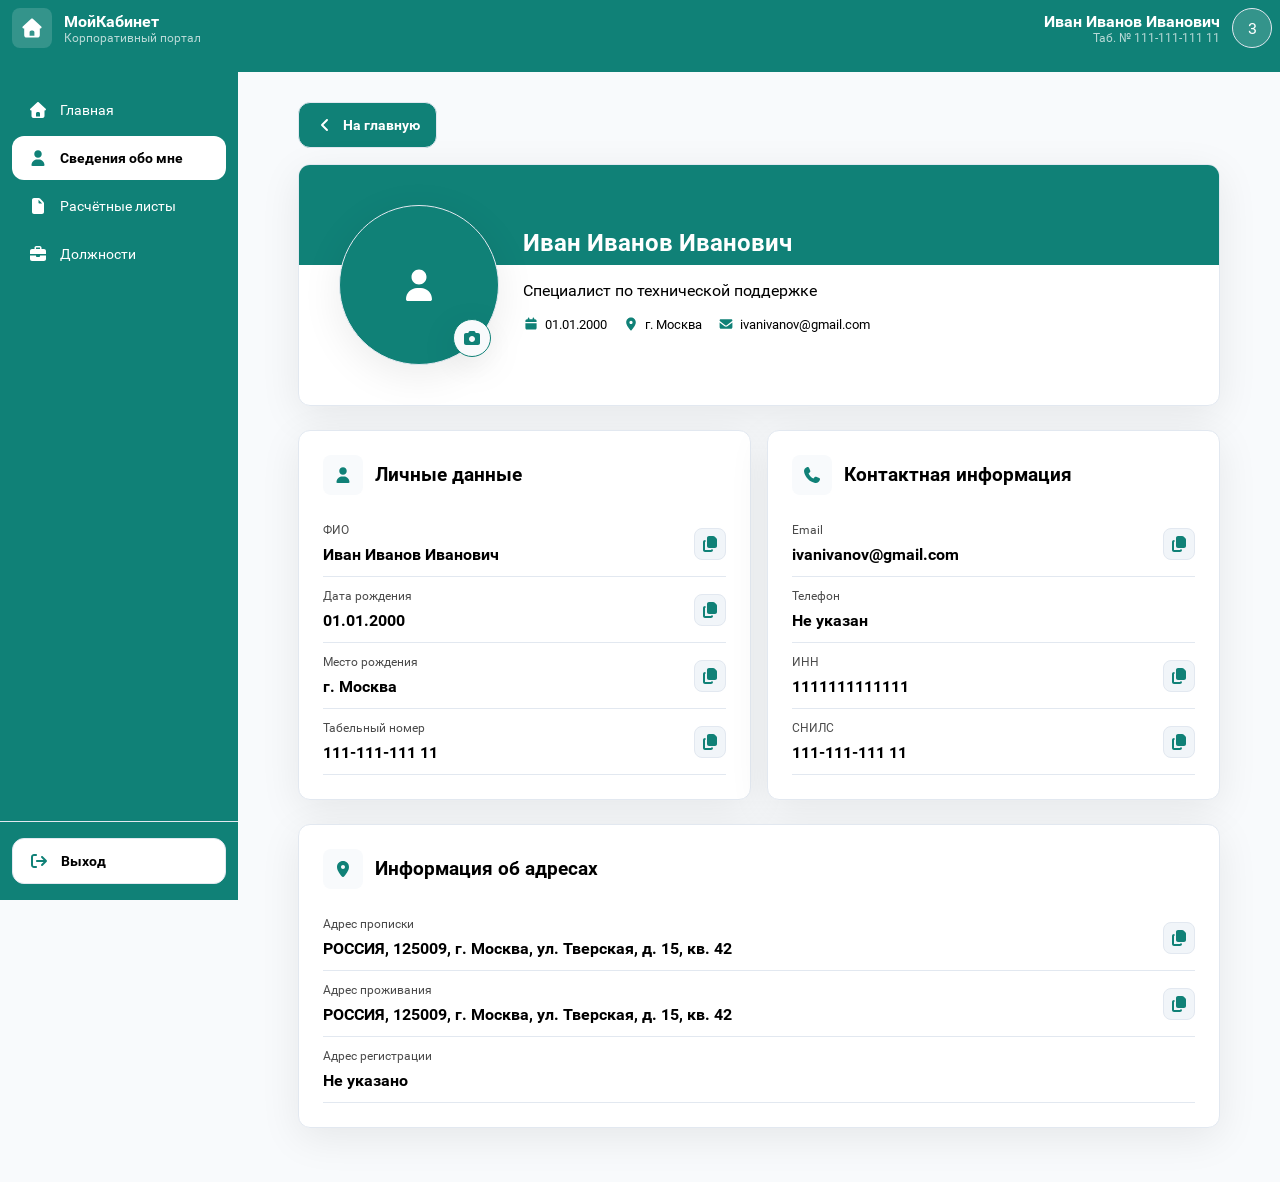
==== my/index.html @ 72a5d487 "b" ====
<!DOCTYPE html><!-- Главная страница --><html lang="en"> <head><meta charset="UTF-8"><meta name="viewport" content="width=device-width"><link rel="icon" type="image/svg+xml" href="/favicon.svg"><link rel="icon" href="/favicon.ico"><meta name="generator" content="Astro v6.3.8"><title>Astro Basics</title><!-- Шрифт важный --><link rel="preload" href="/fonts/Roboto-Regular.woff2" as="font" type="font/woff2" crossorigin="anonymous"><link rel="stylesheet" href="/_astro/user.DQUoCgs-.css">
<style>.header[data-astro-cid-3ef6ksr2]{position:sticky;top:0;z-index:5;height:var(--header-height);background:var(--color-brand)}.header__inner[data-astro-cid-3ef6ksr2]{display:flex;justify-content:space-between;align-items:center;padding-top:var(--space-1)}.header__logo[data-astro-cid-3ef6ksr2]{display:flex;align-items:center;gap:var(--space-3);margin-left:var(--space-3)}.header__logo-box[data-astro-cid-3ef6ksr2]{width:var(--icon-lg);height:var(--icon-lg);background:var(--color-card-muted);border-radius:var(--radius-2)}.header__logo-icon[data-astro-cid-3ef6ksr2]{width:var(--icon);height:var(--icon);color:var(--color-text-inverse);fill:var(--color-text-inverse)}.header__logo-text[data-astro-cid-3ef6ksr2]{color:var(--color-text-inverse)}.header__user[data-astro-cid-3ef6ksr2]{display:flex;align-items:center;gap:var(--space-3);color:var(--color-text-inverse);cursor:pointer;padding:.25rem .5rem .25rem 0;border-radius:var(--radius-3);transition:background var(--transition)}.header__user-info[data-astro-cid-3ef6ksr2]{text-align:right}.header__avatar[data-astro-cid-3ef6ksr2]{width:var(--icon-lg);height:var(--icon-lg);border-radius:50%;border:var(--border);overflow:hidden;background:var(--color-card-muted);flex-shrink:0}.sidebar-toggle[data-astro-cid-3ef6ksr2]{display:none;background:transparent;border:none;cursor:pointer;padding:var(--space-2);border-radius:var(--radius-2);transition:background var(--transition);align-items:center;justify-content:center}.sidebar-toggle[data-astro-cid-3ef6ksr2]:hover{background:var(--color-card-muted)}.sidebar-toggle[data-astro-cid-3ef6ksr2] .icon[data-astro-cid-3ef6ksr2]{fill:var(--color-text-inverse);width:var(--icon-md);height:var(--icon-md)}@media screen and (max-width:1000px){.sidebar-toggle[data-astro-cid-3ef6ksr2]{display:flex}}@media screen and (max-width:600px){.header__inner[data-astro-cid-3ef6ksr2]{padding:var(--space-1) 0}.header__user-info[data-astro-cid-3ef6ksr2]{display:none}.header__inner-left[data-astro-cid-3ef6ksr2]{width:100%}}@media screen and (max-width:400px){.header__user[data-astro-cid-3ef6ksr2]{display:none}.header__inner-left[data-astro-cid-3ef6ksr2]{width:100%;padding-right:var(--space-3)}.header__logo[data-astro-cid-3ef6ksr2]{margin-left:auto}}.sidebar[data-astro-cid-ssfzsv2f]{height:calc(100vh - var(--header-height));width:var(--sidebar-width);background-color:var(--color-brand);position:sticky;top:var(--header-height);z-index:5;overflow-y:auto}.sidebar__nav[data-astro-cid-ssfzsv2f]{flex:1;padding:var(--space-4) var(--space-3);gap:var(--space-1)}.sidebar__item[data-astro-cid-ssfzsv2f]{display:flex;align-items:center;gap:var(--space-3);padding:var(--space-3) var(--space-4);border-radius:var(--radius-3);font-size:.875rem;color:var(--color-text-inverse);transition:color var(--transition),background var(--transition);cursor:pointer;position:relative}.sidebar__item[data-astro-cid-ssfzsv2f]:hover{background:var(--color-card);color:var(--color-text);transition:color var(--transition),background var(--transition)}.sidebar__item[data-astro-cid-ssfzsv2f]:hover svg[data-astro-cid-ssfzsv2f]{fill:var(--color-brand);transition:fill var(--transition)}.sidebar__item[data-astro-cid-ssfzsv2f].active{font-family:var(--family-bold);background:var(--color-card);color:var(--clr-text)}.sidebar__item[data-astro-cid-ssfzsv2f].active svg[data-astro-cid-ssfzsv2f]{fill:var(--color-brand)}.sidebar__bottom[data-astro-cid-ssfzsv2f]{padding:var(--space-4) var(--space-3);border-top:var(--border)}.sidebar__item[data-astro-cid-ssfzsv2f].logout{color:var(--color-text);width:100%;background:var(--color-card)}
.hero-section{padding:40px;gap:var(--space-5);margin-bottom:var(--space-5);animation:fadeUp .4s ease both;animation-delay:.1s;position:relative;overflow:hidden}.hero-section:before{content:"";position:absolute;top:0;left:0;right:0;z-index:-1;height:100px;background:var(--color-brand);pointer-events:none}.hero-avatar-wrapper{position:relative;flex-shrink:0;animation:fadeUp .5s ease both;animation-delay:.2s}.hero-avatar{width:160px;height:160px;border-radius:50%;border:var(--border);box-shadow:var(--shadow-default);overflow:hidden;background:var(--color-brand);font-size:72px}.hero-avatar svg{width:var(--icon-lg);height:var(--icon-lg)}.hero-avatar-edit{position:absolute;bottom:8px;right:8px;width:38px;height:38px;border-radius:50%;border:var(--border-brand);background:var(--color-bg);box-shadow:var(--shadow-default);cursor:pointer}.hero-info{flex:1;min-width:0;padding-top:var(--space-5)}.hero-info-title{color:var(--color-text-inverse)}.hero-meta-item{display:flex;align-items:center;gap:6px;font-size:13px;color:var(--text-secondary)}.hero-meta-item .icon__black{width:16px;height:16px;color:var(--accent)}.copy-btn{width:32px;height:32px;border-radius:8px;display:flex;align-items:center;justify-content:center;color:var(--text-secondary);background:#f1f5f9;border:var(--border);transition:all .2s;flex-shrink:0;cursor:pointer;position:relative}.copy-tooltip{position:absolute;bottom:calc(100% + 6px);left:50%;transform:translate(-50%);background:var(--text-main);color:#fff;font-size:11px;font-weight:600;padding:4px 8px;border-radius:6px;white-space:nowrap;opacity:0;pointer-events:none;transition:opacity .2s}.copy-tooltip.show{opacity:1}@media screen and (max-width:800px){.hero-section{flex-direction:column}.hero-info-title{color:var(--color-text)}.copy-btn{margin-top:var(--space-4)}}
</style></head> <body>  <div class="home"> <header class="header" data-astro-cid-3ef6ksr2> <div class="container" data-astro-cid-3ef6ksr2> <div class="header__inner" data-astro-cid-3ef6ksr2> <div class="header__inner-left flex__row flex__gap flex__align" data-astro-cid-3ef6ksr2> <!-- Кнопка гамбургер (появляется только при ≤1000px) --> <button class="sidebar-toggle" id="sidebarToggle" aria-label="Открыть меню" aria-controls="sidebar" aria-expanded="false" data-astro-cid-3ef6ksr2> <svg viewBox="0 0 640 640" class="icon" data-astro-cid-3ef6ksr2="true"><!--!Font Awesome Free v7.2.0 by @fontawesome - https://fontawesome.com License - https://fontawesome.com/license/free Copyright 2026 Fonticons, Inc.--><path d="M96 160C96 142.3 110.3 128 128 128L512 128C529.7 128 544 142.3 544 160C544 177.7 529.7 192 512 192L128 192C110.3 192 96 177.7 96 160zM96 320C96 302.3 110.3 288 128 288L512 288C529.7 288 544 302.3 544 320C544 337.7 529.7 352 512 352L128 352C110.3 352 96 337.7 96 320zM544 480C544 497.7 529.7 512 512 512L128 512C110.3 512 96 497.7 96 480C96 462.3 110.3 448 128 448L512 448C529.7 448 544 462.3 544 480z" /></svg> </button> <a href="/" class="header__logo" data-astro-cid-3ef6ksr2> <div class="header__logo-box flex__center" data-astro-cid-3ef6ksr2> <svg viewBox="0 0 640 640" class="header__logo-icon" data-astro-cid-3ef6ksr2="true"><!--!Font Awesome Free v7.2.0 by @fontawesome - https://fontawesome.com License - https://fontawesome.com/license/free Copyright 2026 Fonticons, Inc.--><path d="M341.8 72.6C329.5 61.2 310.5 61.2 298.3 72.6L74.3 280.6C64.7 289.6 61.5 303.5 66.3 315.7C71.1 327.9 82.8 336 96 336L112 336L112 512C112 547.3 140.7 576 176 576L464 576C499.3 576 528 547.3 528 512L528 336L544 336C557.2 336 569 327.9 573.8 315.7C578.6 303.5 575.4 289.5 565.8 280.6L341.8 72.6zM304 384L336 384C362.5 384 384 405.5 384 432L384 528L256 528L256 432C256 405.5 277.5 384 304 384z" /></svg> </div> <div class="header__logo-text" data-astro-cid-3ef6ksr2> <div class="name header__logo-title" data-astro-cid-3ef6ksr2>МойКабинет</div> <div class="sub header__logo-text--span" data-astro-cid-3ef6ksr2>Корпоративный портал</div> </div> </a> </div> <div class="header__user" data-astro-cid-3ef6ksr2> <div class="header__user-info" data-astro-cid-3ef6ksr2> <div class="name header__user-name" data-astro-cid-3ef6ksr2>Иван Иванов Иванович</div> <div class="sub header__user-id" data-astro-cid-3ef6ksr2>Таб. № 111-111-111 11</div> </div> <div class="header__avatar flex__center" data-astro-cid-3ef6ksr2>3</div> </div> </div> </div> </header> <div class="main"> <div class="container"> <div class="main__inner"> <aside class="sidebar flex__column" id="sidebar" data-astro-cid-ssfzsv2f> <nav class="sidebar__nav flex__column" data-astro-cid-ssfzsv2f> <a href="/" class="sidebar__item" data-astro-cid-ssfzsv2f><svg viewBox="0 0 640 640" class="icon" data-astro-cid-ssfzsv2f="true"><!--!Font Awesome Free v7.2.0 by @fontawesome - https://fontawesome.com License - https://fontawesome.com/license/free Copyright 2026 Fonticons, Inc.--><path d="M341.8 72.6C329.5 61.2 310.5 61.2 298.3 72.6L74.3 280.6C64.7 289.6 61.5 303.5 66.3 315.7C71.1 327.9 82.8 336 96 336L112 336L112 512C112 547.3 140.7 576 176 576L464 576C499.3 576 528 547.3 528 512L528 336L544 336C557.2 336 569 327.9 573.8 315.7C578.6 303.5 575.4 289.5 565.8 280.6L341.8 72.6zM304 384L336 384C362.5 384 384 405.5 384 432L384 528L256 528L256 432C256 405.5 277.5 384 304 384z" /></svg>Главная</a> <a href="/my" class="sidebar__item active" data-astro-cid-ssfzsv2f><svg viewBox="0 0 640 640" class="icon" data-astro-cid-ssfzsv2f="true"><!--!Font Awesome Free v7.2.0 by @fontawesome - https://fontawesome.com License - https://fontawesome.com/license/free Copyright 2026 Fonticons, Inc.--><path d="M320 312C386.3 312 440 258.3 440 192C440 125.7 386.3 72 320 72C253.7 72 200 125.7 200 192C200 258.3 253.7 312 320 312zM290.3 368C191.8 368 112 447.8 112 546.3C112 562.7 125.3 576 141.7 576L498.3 576C514.7 576 528 562.7 528 546.3C528 447.8 448.2 368 349.7 368L290.3 368z" /></svg>Сведения обо мне</a> <a href="/payslips" class="sidebar__item" data-astro-cid-ssfzsv2f><svg viewBox="0 0 640 640" class="icon" data-astro-cid-ssfzsv2f="true"><!--!Font Awesome Free v7.2.0 by @fontawesome - https://fontawesome.com License - https://fontawesome.com/license/free Copyright 2026 Fonticons, Inc.--><path d="M192 64C156.7 64 128 92.7 128 128L128 512C128 547.3 156.7 576 192 576L448 576C483.3 576 512 547.3 512 512L512 234.5C512 217.5 505.3 201.2 493.3 189.2L386.7 82.7C374.7 70.7 358.5 64 341.5 64L192 64zM453.5 240L360 240C346.7 240 336 229.3 336 216L336 122.5L453.5 240z" /></svg>Расчётные листы</a> <a href="/positions" class="sidebar__item" data-astro-cid-ssfzsv2f><svg viewBox="0 0 640 640" class="icon" data-astro-cid-ssfzsv2f="true"><!--!Font Awesome Free v7.2.0 by @fontawesome - https://fontawesome.com License - https://fontawesome.com/license/free Copyright 2026 Fonticons, Inc.--><path d="M264 112L376 112C380.4 112 384 115.6 384 120L384 160L256 160L256 120C256 115.6 259.6 112 264 112zM208 120L208 160L128 160C92.7 160 64 188.7 64 224L64 320L576 320L576 224C576 188.7 547.3 160 512 160L432 160L432 120C432 89.1 406.9 64 376 64L264 64C233.1 64 208 89.1 208 120zM576 368L384 368L384 384C384 401.7 369.7 416 352 416L288 416C270.3 416 256 401.7 256 384L256 368L64 368L64 480C64 515.3 92.7 544 128 544L512 544C547.3 544 576 515.3 576 480L576 368z" /></svg>Должности</a> </nav> <div class="sidebar__bottom" data-astro-cid-ssfzsv2f> <a href="/logout" class="sidebar__item logout card__btn" data-astro-cid-ssfzsv2f><svg viewBox="0 0 640 640" class="icon__black" data-astro-cid-ssfzsv2f="true"><!--!Font Awesome Pro v7.2.0 by @fontawesome - https://fontawesome.com License - https://fontawesome.com/license (Commercial License) Copyright 2026 Fonticons, Inc.--><path d="M224 160C241.7 160 256 145.7 256 128C256 110.3 241.7 96 224 96L160 96C107 96 64 139 64 192L64 448C64 501 107 544 160 544L224 544C241.7 544 256 529.7 256 512C256 494.3 241.7 480 224 480L160 480C142.3 480 128 465.7 128 448L128 192C128 174.3 142.3 160 160 160L224 160zM566.6 342.6C579.1 330.1 579.1 309.8 566.6 297.3L438.6 169.3C426.1 156.8 405.8 156.8 393.3 169.3C380.8 181.8 380.8 202.1 393.3 214.6L466.7 288L256 288C238.3 288 224 302.3 224 320C224 337.7 238.3 352 256 352L466.7 352L393.3 425.4C380.8 437.9 380.8 458.2 393.3 470.7C405.8 483.2 426.1 483.2 438.6 470.7L566.6 342.7z" /></svg>Выход</a> </div> </aside> <main class="main__hero"> <div class="margin__bottom"> <a href="/" class="card__btn flex__center"><svg viewBox="0 0 640 640" class="icon"><!--!Font Awesome Free v7.2.0 by @fontawesome - https://fontawesome.com License - https://fontawesome.com/license/free Copyright 2026 Fonticons, Inc.--><path d="M201.4 297.4C188.9 309.9 188.9 330.2 201.4 342.7L361.4 502.7C373.9 515.2 394.2 515.2 406.7 502.7C419.2 490.2 419.2 469.9 406.7 457.4L269.3 320L406.6 182.6C419.1 170.1 419.1 149.8 406.6 137.3C394.1 124.8 373.8 124.8 361.3 137.3L201.3 297.3z" /></svg>На главную</a> </div> <!-- Hero --> <section class="hero-section card flex__row"> <div class="hero-avatar-wrapper"> <div class="hero-avatar flex__center"><svg viewBox="0 0 640 640" class="icon"><!--!Font Awesome Free v7.2.0 by @fontawesome - https://fontawesome.com License - https://fontawesome.com/license/free Copyright 2026 Fonticons, Inc.--><path d="M320 312C386.3 312 440 258.3 440 192C440 125.7 386.3 72 320 72C253.7 72 200 125.7 200 192C200 258.3 253.7 312 320 312zM290.3 368C191.8 368 112 447.8 112 546.3C112 562.7 125.3 576 141.7 576L498.3 576C514.7 576 528 562.7 528 546.3C528 447.8 448.2 368 349.7 368L290.3 368z" /></svg></div> <button class="hero-avatar-edit flex__center" title="Сменить аватар"> <svg viewBox="0 0 640 640" class="icon__black"><!--!Font Awesome Free v7.2.0 by @fontawesome - https://fontawesome.com License - https://fontawesome.com/license/free Copyright 2026 Fonticons, Inc.--><path d="M213.1 128.8L202.7 160L128 160C92.7 160 64 188.7 64 224L64 480C64 515.3 92.7 544 128 544L512 544C547.3 544 576 515.3 576 480L576 224C576 188.7 547.3 160 512 160L437.3 160L426.9 128.8C420.4 109.2 402.1 96 381.4 96L258.6 96C237.9 96 219.6 109.2 213.1 128.8zM320 256C373 256 416 299 416 352C416 405 373 448 320 448C267 448 224 405 224 352C224 299 267 256 320 256z" /></svg> </button> </div> <div class="hero-info"> <h1 class="title hero-info-title">Иван Иванов Иванович</h1> <p class="margin__bottom">Специалист по технической поддержке</p> <div class="flex__row flex__gap flex__wrap"> <span class="hero-meta-item"> <svg viewBox="0 0 640 640" class="icon__black"><!--!Font Awesome Free v7.2.0 by @fontawesome - https://fontawesome.com License - https://fontawesome.com/license/free Copyright 2026 Fonticons, Inc.--><path d="M224 64C206.3 64 192 78.3 192 96L192 128L160 128C124.7 128 96 156.7 96 192L96 240L544 240L544 192C544 156.7 515.3 128 480 128L448 128L448 96C448 78.3 433.7 64 416 64C398.3 64 384 78.3 384 96L384 128L256 128L256 96C256 78.3 241.7 64 224 64zM96 288L96 480C96 515.3 124.7 544 160 544L480 544C515.3 544 544 515.3 544 480L544 288L96 288z" /></svg> 01.01.2000 </span> <span class="hero-meta-item"> <svg viewBox="0 0 640 640" class="icon__black"><!--!Font Awesome Free v7.2.0 by @fontawesome - https://fontawesome.com License - https://fontawesome.com/license/free Copyright 2026 Fonticons, Inc.--><path d="M128 252.6C128 148.4 214 64 320 64C426 64 512 148.4 512 252.6C512 371.9 391.8 514.9 341.6 569.4C329.8 582.2 310.1 582.2 298.3 569.4C248.1 514.9 127.9 371.9 127.9 252.6zM320 320C355.3 320 384 291.3 384 256C384 220.7 355.3 192 320 192C284.7 192 256 220.7 256 256C256 291.3 284.7 320 320 320z" /></svg> г. Москва </span> <span class="hero-meta-item"> <svg viewBox="0 0 640 640" class="icon__black"><!--!Font Awesome Free v7.2.0 by @fontawesome - https://fontawesome.com License - https://fontawesome.com/license/free Copyright 2026 Fonticons, Inc.--><path d="M112 128C85.5 128 64 149.5 64 176C64 191.1 71.1 205.3 83.2 214.4L291.2 370.4C308.3 383.2 331.7 383.2 348.8 370.4L556.8 214.4C568.9 205.3 576 191.1 576 176C576 149.5 554.5 128 528 128L112 128zM64 260L64 448C64 483.3 92.7 512 128 512L512 512C547.3 512 576 483.3 576 448L576 260L377.6 408.8C343.5 434.4 296.5 434.4 262.4 408.8L64 260z" /></svg> ivanivanov@gmail.com </span> </div> </div> </section> <!-- Profile Grid --> <div class="cards"> <!-- CARD 1: Личные данные --> <div class="card"> <div class="card__header flex__wrap"> <div class="card__icon flex__center"> <svg viewBox="0 0 640 640" class="icon__black"><!--!Font Awesome Free v7.2.0 by @fontawesome - https://fontawesome.com License - https://fontawesome.com/license/free Copyright 2026 Fonticons, Inc.--><path d="M320 312C386.3 312 440 258.3 440 192C440 125.7 386.3 72 320 72C253.7 72 200 125.7 200 192C200 258.3 253.7 312 320 312zM290.3 368C191.8 368 112 447.8 112 546.3C112 562.7 125.3 576 141.7 576L498.3 576C514.7 576 528 562.7 528 546.3C528 447.8 448.2 368 349.7 368L290.3 368z" /></svg> </div> <h3 class="name">Личные данные</h3> </div>  <div class="card__row flex__between"> <div class="flex__column"> <span class="sub">ФИО</span> <span class="name">Иван Иванов Иванович</span> </div> <button class="copy-btn" data-copy-value="Иван Иванов Иванович" aria-label="Копировать ФИО"> <svg viewBox="0 0 640 640" class="icon__black"><!--!Font Awesome Free v7.2.0 by @fontawesome - https://fontawesome.com License - https://fontawesome.com/license/free Copyright 2026 Fonticons, Inc.--><path d="M288 64C252.7 64 224 92.7 224 128L224 384C224 419.3 252.7 448 288 448L480 448C515.3 448 544 419.3 544 384L544 183.4C544 166 536.9 149.3 524.3 137.2L466.6 81.8C454.7 70.4 438.8 64 422.3 64L288 64zM160 192C124.7 192 96 220.7 96 256L96 512C96 547.3 124.7 576 160 576L352 576C387.3 576 416 547.3 416 512L416 496L352 496L352 512L160 512L160 256L176 256L176 192L160 192z" /></svg> <span class="copy-tooltip">Скопировано!</span> </button> </div><div class="card__row flex__between"> <div class="flex__column"> <span class="sub">Дата рождения</span> <span class="name">01.01.2000</span> </div> <button class="copy-btn" data-copy-value="01.01.2000" aria-label="Копировать Дата рождения"> <svg viewBox="0 0 640 640" class="icon__black"><!--!Font Awesome Free v7.2.0 by @fontawesome - https://fontawesome.com License - https://fontawesome.com/license/free Copyright 2026 Fonticons, Inc.--><path d="M288 64C252.7 64 224 92.7 224 128L224 384C224 419.3 252.7 448 288 448L480 448C515.3 448 544 419.3 544 384L544 183.4C544 166 536.9 149.3 524.3 137.2L466.6 81.8C454.7 70.4 438.8 64 422.3 64L288 64zM160 192C124.7 192 96 220.7 96 256L96 512C96 547.3 124.7 576 160 576L352 576C387.3 576 416 547.3 416 512L416 496L352 496L352 512L160 512L160 256L176 256L176 192L160 192z" /></svg> <span class="copy-tooltip">Скопировано!</span> </button> </div><div class="card__row flex__between"> <div class="flex__column"> <span class="sub">Место рождения</span> <span class="name">г. Москва</span> </div> <button class="copy-btn" data-copy-value="г. Москва" aria-label="Копировать Место рождения"> <svg viewBox="0 0 640 640" class="icon__black"><!--!Font Awesome Free v7.2.0 by @fontawesome - https://fontawesome.com License - https://fontawesome.com/license/free Copyright 2026 Fonticons, Inc.--><path d="M288 64C252.7 64 224 92.7 224 128L224 384C224 419.3 252.7 448 288 448L480 448C515.3 448 544 419.3 544 384L544 183.4C544 166 536.9 149.3 524.3 137.2L466.6 81.8C454.7 70.4 438.8 64 422.3 64L288 64zM160 192C124.7 192 96 220.7 96 256L96 512C96 547.3 124.7 576 160 576L352 576C387.3 576 416 547.3 416 512L416 496L352 496L352 512L160 512L160 256L176 256L176 192L160 192z" /></svg> <span class="copy-tooltip">Скопировано!</span> </button> </div><div class="card__row flex__between"> <div class="flex__column"> <span class="sub">Табельный номер</span> <span class="name">111-111-111 11</span> </div> <button class="copy-btn" data-copy-value="111-111-111 11" aria-label="Копировать Табельный номер"> <svg viewBox="0 0 640 640" class="icon__black"><!--!Font Awesome Free v7.2.0 by @fontawesome - https://fontawesome.com License - https://fontawesome.com/license/free Copyright 2026 Fonticons, Inc.--><path d="M288 64C252.7 64 224 92.7 224 128L224 384C224 419.3 252.7 448 288 448L480 448C515.3 448 544 419.3 544 384L544 183.4C544 166 536.9 149.3 524.3 137.2L466.6 81.8C454.7 70.4 438.8 64 422.3 64L288 64zM160 192C124.7 192 96 220.7 96 256L96 512C96 547.3 124.7 576 160 576L352 576C387.3 576 416 547.3 416 512L416 496L352 496L352 512L160 512L160 256L176 256L176 192L160 192z" /></svg> <span class="copy-tooltip">Скопировано!</span> </button> </div> </div> <!-- CARD 2: Контактная информация --> <div class="card"> <div class="card__header flex__wrap"> <div class="card__icon flex__center"> <svg viewBox="0 0 640 640" class="icon__black"><!--!Font Awesome Free v7.2.0 by @fontawesome - https://fontawesome.com License - https://fontawesome.com/license/free Copyright 2026 Fonticons, Inc.--><path d="M224.2 89C216.3 70.1 195.7 60.1 176.1 65.4L170.6 66.9C106 84.5 50.8 147.1 66.9 223.3C104 398.3 241.7 536 416.7 573.1C493 589.3 555.5 534 573.1 469.4L574.6 463.9C580 444.2 569.9 423.6 551.1 415.8L453.8 375.3C437.3 368.4 418.2 373.2 406.8 387.1L368.2 434.3C297.9 399.4 241.3 341 208.8 269.3L253 233.3C266.9 222 271.6 202.9 264.8 186.3L224.2 89z" /></svg> </div> <h3 class="name">Контактная информация</h3> </div> <div class="card__row flex__between"> <div class="flex__column"> <span class="sub">Email</span> <span class="name">ivanivanov@gmail.com</span> </div> <button class="copy-btn" data-copy-value="ivanivanov@gmail.com" aria-label="Копировать Email"> <svg viewBox="0 0 640 640" class="icon__black"><!--!Font Awesome Free v7.2.0 by @fontawesome - https://fontawesome.com License - https://fontawesome.com/license/free Copyright 2026 Fonticons, Inc.--><path d="M288 64C252.7 64 224 92.7 224 128L224 384C224 419.3 252.7 448 288 448L480 448C515.3 448 544 419.3 544 384L544 183.4C544 166 536.9 149.3 524.3 137.2L466.6 81.8C454.7 70.4 438.8 64 422.3 64L288 64zM160 192C124.7 192 96 220.7 96 256L96 512C96 547.3 124.7 576 160 576L352 576C387.3 576 416 547.3 416 512L416 496L352 496L352 512L160 512L160 256L176 256L176 192L160 192z" /></svg> <span class="copy-tooltip">Скопировано!</span> </button> </div><div class="card__row flex__between"> <div class="flex__column"> <span class="sub">Телефон</span> <span class="name">Не указан</span> </div>  </div><div class="card__row flex__between"> <div class="flex__column"> <span class="sub">ИНН</span> <span class="name">1111111111111</span> </div> <button class="copy-btn" data-copy-value="1111111111111" aria-label="Копировать ИНН"> <svg viewBox="0 0 640 640" class="icon__black"><!--!Font Awesome Free v7.2.0 by @fontawesome - https://fontawesome.com License - https://fontawesome.com/license/free Copyright 2026 Fonticons, Inc.--><path d="M288 64C252.7 64 224 92.7 224 128L224 384C224 419.3 252.7 448 288 448L480 448C515.3 448 544 419.3 544 384L544 183.4C544 166 536.9 149.3 524.3 137.2L466.6 81.8C454.7 70.4 438.8 64 422.3 64L288 64zM160 192C124.7 192 96 220.7 96 256L96 512C96 547.3 124.7 576 160 576L352 576C387.3 576 416 547.3 416 512L416 496L352 496L352 512L160 512L160 256L176 256L176 192L160 192z" /></svg> <span class="copy-tooltip">Скопировано!</span> </button> </div><div class="card__row flex__between"> <div class="flex__column"> <span class="sub">СНИЛС</span> <span class="name">111-111-111 11</span> </div> <button class="copy-btn" data-copy-value="111-111-111 11" aria-label="Копировать СНИЛС"> <svg viewBox="0 0 640 640" class="icon__black"><!--!Font Awesome Free v7.2.0 by @fontawesome - https://fontawesome.com License - https://fontawesome.com/license/free Copyright 2026 Fonticons, Inc.--><path d="M288 64C252.7 64 224 92.7 224 128L224 384C224 419.3 252.7 448 288 448L480 448C515.3 448 544 419.3 544 384L544 183.4C544 166 536.9 149.3 524.3 137.2L466.6 81.8C454.7 70.4 438.8 64 422.3 64L288 64zM160 192C124.7 192 96 220.7 96 256L96 512C96 547.3 124.7 576 160 576L352 576C387.3 576 416 547.3 416 512L416 496L352 496L352 512L160 512L160 256L176 256L176 192L160 192z" /></svg> <span class="copy-tooltip">Скопировано!</span> </button> </div> </div> </div> <!-- Address Section --> <div class="cards"> <!-- CARD 1: Личные данные --> <div class="card"> <div class="card__header flex__wrap"> <div class="card__icon flex__center"> <svg viewBox="0 0 640 640" class="icon__black"><!--!Font Awesome Free v7.2.0 by @fontawesome - https://fontawesome.com License - https://fontawesome.com/license/free Copyright 2026 Fonticons, Inc.--><path d="M128 252.6C128 148.4 214 64 320 64C426 64 512 148.4 512 252.6C512 371.9 391.8 514.9 341.6 569.4C329.8 582.2 310.1 582.2 298.3 569.4C248.1 514.9 127.9 371.9 127.9 252.6zM320 320C355.3 320 384 291.3 384 256C384 220.7 355.3 192 320 192C284.7 192 256 220.7 256 256C256 291.3 284.7 320 320 320z" /></svg> </div> <h3 class="name">Информация об адресах</h3> </div> <div class="card__row flex__between"> <div class="flex__column"> <span class="sub">Адрес прописки</span> <span class="name">РОССИЯ, 125009, г. Москва, ул. Тверская, д. 15, кв. 42</span> </div> <button class="copy-btn" data-copy-value="РОССИЯ, 125009, г. Москва, ул. Тверская, д. 15, кв. 42" aria-label="Копировать Адрес прописки"> <svg viewBox="0 0 640 640" class="icon__black"><!--!Font Awesome Free v7.2.0 by @fontawesome - https://fontawesome.com License - https://fontawesome.com/license/free Copyright 2026 Fonticons, Inc.--><path d="M288 64C252.7 64 224 92.7 224 128L224 384C224 419.3 252.7 448 288 448L480 448C515.3 448 544 419.3 544 384L544 183.4C544 166 536.9 149.3 524.3 137.2L466.6 81.8C454.7 70.4 438.8 64 422.3 64L288 64zM160 192C124.7 192 96 220.7 96 256L96 512C96 547.3 124.7 576 160 576L352 576C387.3 576 416 547.3 416 512L416 496L352 496L352 512L160 512L160 256L176 256L176 192L160 192z" /></svg> <span class="copy-tooltip">Скопировано!</span> </button> </div><div class="card__row flex__between"> <div class="flex__column"> <span class="sub">Адрес проживания</span> <span class="name">РОССИЯ, 125009, г. Москва, ул. Тверская, д. 15, кв. 42</span> </div> <button class="copy-btn" data-copy-value="РОССИЯ, 125009, г. Москва, ул. Тверская, д. 15, кв. 42" aria-label="Копировать Адрес проживания"> <svg viewBox="0 0 640 640" class="icon__black"><!--!Font Awesome Free v7.2.0 by @fontawesome - https://fontawesome.com License - https://fontawesome.com/license/free Copyright 2026 Fonticons, Inc.--><path d="M288 64C252.7 64 224 92.7 224 128L224 384C224 419.3 252.7 448 288 448L480 448C515.3 448 544 419.3 544 384L544 183.4C544 166 536.9 149.3 524.3 137.2L466.6 81.8C454.7 70.4 438.8 64 422.3 64L288 64zM160 192C124.7 192 96 220.7 96 256L96 512C96 547.3 124.7 576 160 576L352 576C387.3 576 416 547.3 416 512L416 496L352 496L352 512L160 512L160 256L176 256L176 192L160 192z" /></svg> <span class="copy-tooltip">Скопировано!</span> </button> </div><div class="card__row flex__between"> <div class="flex__column"> <span class="sub">Адрес регистрации</span> <span class="name">Не указано</span> </div>  </div> </div> </div> </main> </div> </div> </div> </div>   <!-- В конце файла, после </style> --> <script type="module">document.addEventListener("DOMContentLoaded",()=>{const s=document.getElementById("sidebarToggle"),t=document.getElementById("sidebar"),i=document.getElementById("sidebarOverlay");if(!s||!t)return;let e=i;e||(e=document.createElement("div"),e.id="sidebarOverlay",e.className="sidebar-overlay",document.body.appendChild(e));const n=()=>{t.classList.add("sidebar--open"),e.classList.add("sidebar-overlay--visible"),s.setAttribute("aria-expanded","true"),document.body.style.overflow="hidden"},a=()=>{t.classList.remove("sidebar--open"),e.classList.remove("sidebar-overlay--visible"),s.setAttribute("aria-expanded","false"),document.body.style.overflow=""};s.addEventListener("click",d=>{d.stopPropagation(),t.classList.contains("sidebar--open")?a():n()}),e.addEventListener("click",a),document.addEventListener("keydown",d=>{d.key==="Escape"&&t.classList.contains("sidebar--open")&&a()}),t.querySelectorAll("a[href]").forEach(d=>{d.addEventListener("click",()=>{window.innerWidth<=1e3&&a()})})});</script></body></html>
---- _astro/user.DQUoCgs-.css ----
@font-face{font-family:Roboto;src:url(/fonts/Roboto-Regular.woff2) format("woff2");font-weight:400;font-style:normal;font-display:swap}@font-face{font-family:RobotoBold;src:url(/fonts/Roboto-Bold.woff2) format("woff2");font-weight:700;font-style:normal;font-display:swap}@font-face{font-family:RobotoLight;src:url(/fonts/Roboto-Light.woff2) format("woff2");font-weight:300;font-style:normal;font-display:swap}*,*:after,*:before{padding:0;margin:0;box-sizing:border-box}:root{--color-bg: #F8FAFC;--color-card: #fff;--color-card-muted: rgba(255, 255, 255, .15);--color-brand: #108177;--color-danger: #ef4444;--color-danger-muted: #fef3f3;--color-text: #000;--color-text-inverse: #fff;--color-text-muted: #61748A;--color-border: #e2e8f0;--opacity-hover: .7;--space-1: 4px;--space-2: 8px;--space-3: 12px;--space-4: 16px;--space-5: 24px;--radius-1: 4px;--radius-2: 8px;--radius-3: 12px;--radius-4: 16px;--radius-5: 24px;--transition: .2s ease;--border-width: 1px;--border-style: solid;--border: var(--border-width) var(--border-style) var(--color-border);--border-brand: var(--border-width) var(--border-style) var(--color-brand);--header-height: 4.5rem;--icon: 24px;--icon-sm: 20px;--icon-md: 30px;--icon-lg: 40px;--card-width: 350px;--card-width-sm: 200px;--card-width-md: 500px;--padding-main: 30px 60px;--clr-primary: #F8FAFC;--clr-secondary: #fff;--clr-tertiary: #108177;--clr-text-primary: #000;--clr-text-sub: #61748a;--clr-text-white: #fff;--clr-text-black: #000;--clr-input: #F8FAFC;--clr-border: #e2e8f0;--container-width: 1220px;--container-padding-x: 0;--container-padding-y: 0px;--container-margin-x: auto;--container-margin-y: 0;--shadow-default: 0 10px 40px rgba(0, 0, 0, .08);--family: "Roboto", sans-serif;--family-bold: "RobotoBold", sans-serif;--family-light: "RobotoLight", sans-serif;--gap: 8px;--input-height: 54px;--icon-width: 20px;--icon-height: 20px;--border: 1.5008px solid var(--clr-border);--border-radius: var(--radius-sm);--sidebar-width: 300px}html,body{height:100%}html{font-size:16px}body{font-size:1rem;background-color:var(--clr-primary);color:var(--clr-text-primary);font-family:var(--family)}.container{max-width:calc(var(--container-width) + var(--sidebar-width));width:100%;padding:var(--container-padding-y) var(--container-padding-x);margin:var(--container-margin-y) var(--container-margin-x)}.container__left{max-width:calc(var(--container-width) + var(--sidebar-width))}h1{font-size:1.5rem;margin-bottom:8px;font-family:var(--family-bold)}.descr,.input::placeholder{font-family:var(--family-light )}.sub{font-size:.75rem;opacity:.7}.title{margin-bottom:var(--space-5);font-family:var(--family-bold)}.name{font-family:var(--family-bold)}.label{cursor:pointer}.flex,.flex__column,.flex__row,.flex__center,.flex__between,.flex__wrap{display:flex}.flex__align{align-items:center}.flex__wrap{flex-wrap:wrap}.flex__row,.input__wrapper{flex-direction:row}.flex__column{flex-direction:column;gap:var(--gap)}.flex__center{align-items:center;justify-content:center}.flex__between{justify-content:space-between;align-items:center}.flex__gap{gap:var(--space-4)}a{text-decoration:none;color:inherit}.button{background-color:var(--clr-tertiary);color:var(--clr-primary);cursor:pointer;border:none}.input,.button{width:100%;height:var(--input-height);font-family:inherit;font-size:inherit;border:var(--border);border-radius:var(--border-radius)}.input{padding:0 16px 0 48px;background-color:var(--clr-input);color:inherit}.input__wrapper{position:relative;align-items:center}.input__icon{position:absolute;left:1rem;z-index:1;fill:var(--clr-text-sub)}.icon,.icon__black{width:var(--icon-width);height:var(--icon-height);fill:#fff}.icon__black{fill:var(--color-brand)}.icon__md{width:var(--icon-md);height:var(--icon-md)}.icon__lg{width:var(--icon-lg);height:var(--icon-lg)}.cards,.cards__sm,.cards__md{display:grid;grid-template-columns:repeat(auto-fit,minmax(var(--card-width),1fr));gap:var(--space-4);margin-bottom:var(--space-5)}.cards__sm{grid-template-columns:repeat(auto-fit,minmax(var(--card-width-sm),1fr))}.cards__md{grid-template-columns:repeat(auto-fit,minmax(var(--card-width-md),1fr))}.card{background:var(--color-card);border-radius:var(--radius-3);box-shadow:var(--shadow-default);padding:var(--space-5);transition:background var(--transition),color var(--transition);border:var(--border);animation:fadeUp .5s ease both;gap:var(--space-3)}.card__hover:hover{cursor:pointer;background:var(--color-brand);color:var(--color-text-inverse)}.card__icon{width:var(--icon-lg);height:var(--icon-lg);border-radius:var(--radius-2);background-color:var(--color-bg)}.card-value{font-family:var(--family-bold);font-size:13px}.card-sub{font-size:13px;color:var(--text-secondary);margin-top:2px}.card-content{gap:var(--gap)}.card-text{font-size:13px;font-family:var(--family-bold);color:var(--text-main)}.card__btn{width:fit-content;display:inline-flex;align-items:center;gap:var(--space-2);padding:var(--space-3) var(--space-4);border-radius:var(--radius-3);font-size:.875rem;font-family:var(--family-bold);transition:opacity var(--transition);opacity:1;background-color:var(--color-brand);border:var(--border);color:var(--color-text-inverse)}.card__btn:hover{opacity:var(--opacity-hover);cursor:pointer}.card__mark{display:inline-block;margin-left:auto;font-size:12px;font-weight:600;padding:4px 12px;border-radius:20px;background-color:var(--clr-tertiary);color:#fff}.card__row{padding:var(--space-3) 0;border-bottom:var(--border)}.card__header{display:flex;align-items:center;gap:var(--space-3);margin-bottom:var(--space-4)}.hover{opacity:1;transition:var(--transition)}.hover:hover{opacity:var(--opacity-hover);transition:var(--transition)}@keyframes fadeUp{0%{opacity:0;transform:translateY(16px)}to{opacity:1;transform:translateY(0)}}.main__title{margin-bottom:var(--space-5)}.main__inner{position:relative;display:flex}.main__hero{width:100%;padding:var(--padding-main)}.main{min-height:calc(100vh - var(--header-height));margin-left:auto;margin-right:auto}.margin__bottom{margin-bottom:var(--space-4)}.right__text{text-align:right}@media(max-width:1000px){.sidebar-toggle{display:flex;align-items:center;justify-content:center}.flex__wrap{flex-wrap:wrap;align-items:center;justify-content:center;text-align:center}}@media screen and (max-width:800px){:root{--card-width-md: 100%;--card-width: 100%;--padding-main: 30px;--header-height: 60px;--sidebar-width: 100%}.sidebar{position:fixed!important;top:var(--header-height)!important;left:0;height:calc(100vh - var(--header-height))!important;transform:translate(-100%);transition:transform .3s ease;z-index:20;box-shadow:var(--shadow-default)}.sidebar--open{transform:translate(0)!important}.sidebar-overlay{display:none;position:fixed;top:var(--header-height);left:0;width:100%;height:calc(100vh - var(--header-height));background:#0006;z-index:15;opacity:0;transition:opacity .3s ease}.card__mark{margin:0}.card__row{flex-direction:column;text-align:center}.card{justify-content:center;align-items:center;text-align:center}.cards__md{grid-template-columns:repeat(auto-fit,minmax(var(--card-width-md),1fr))}}
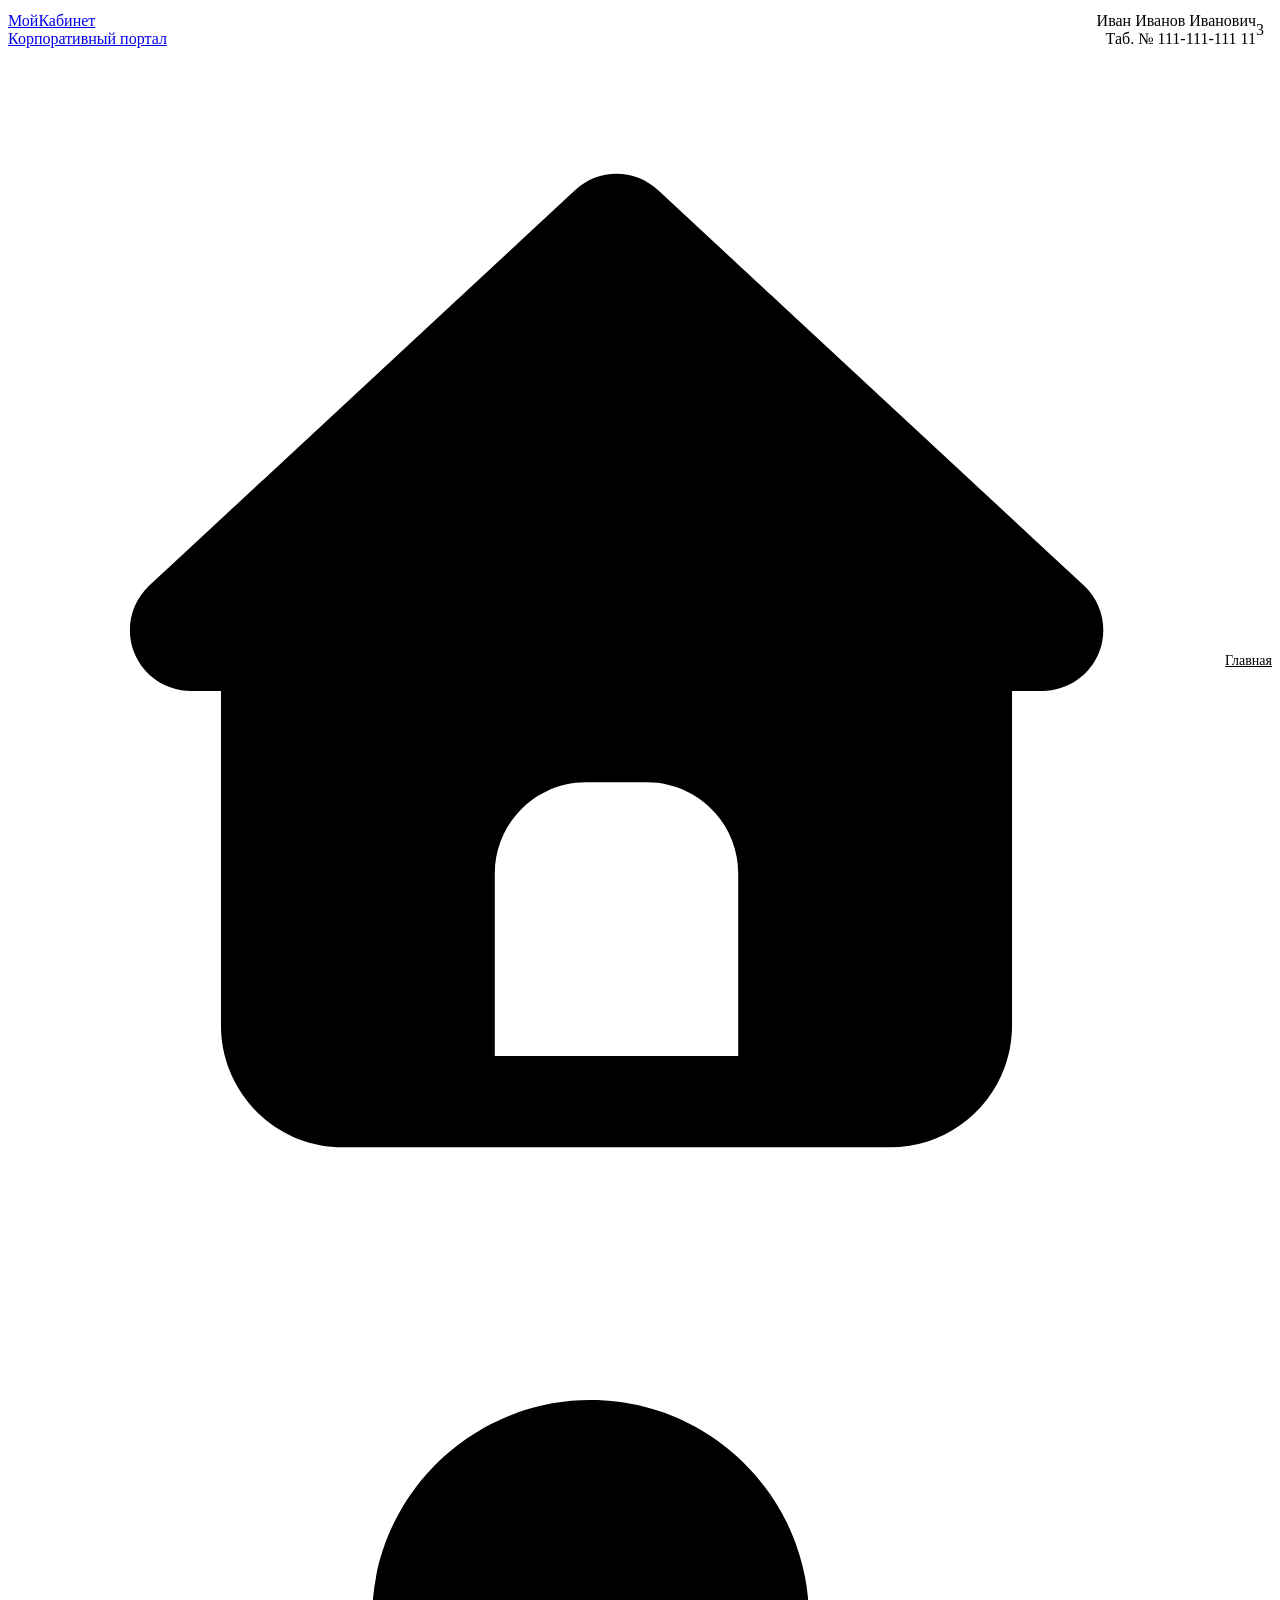
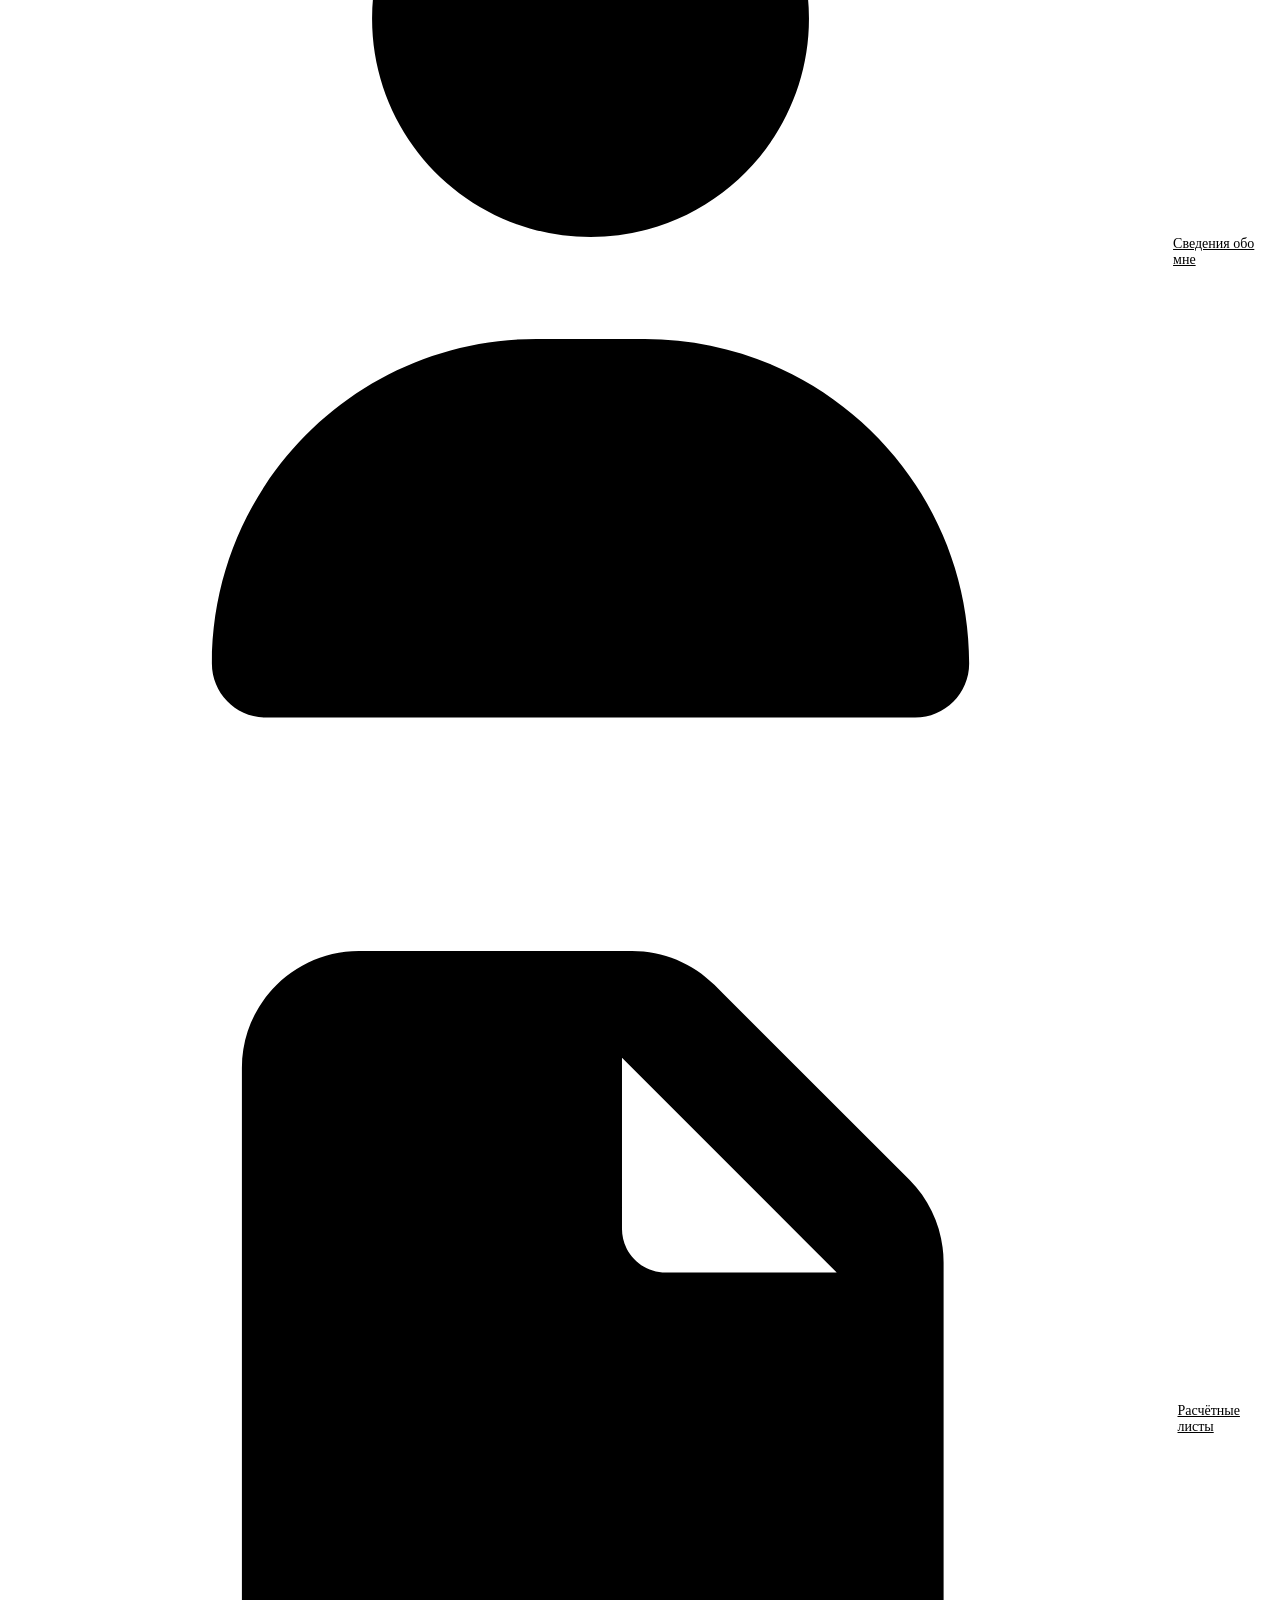
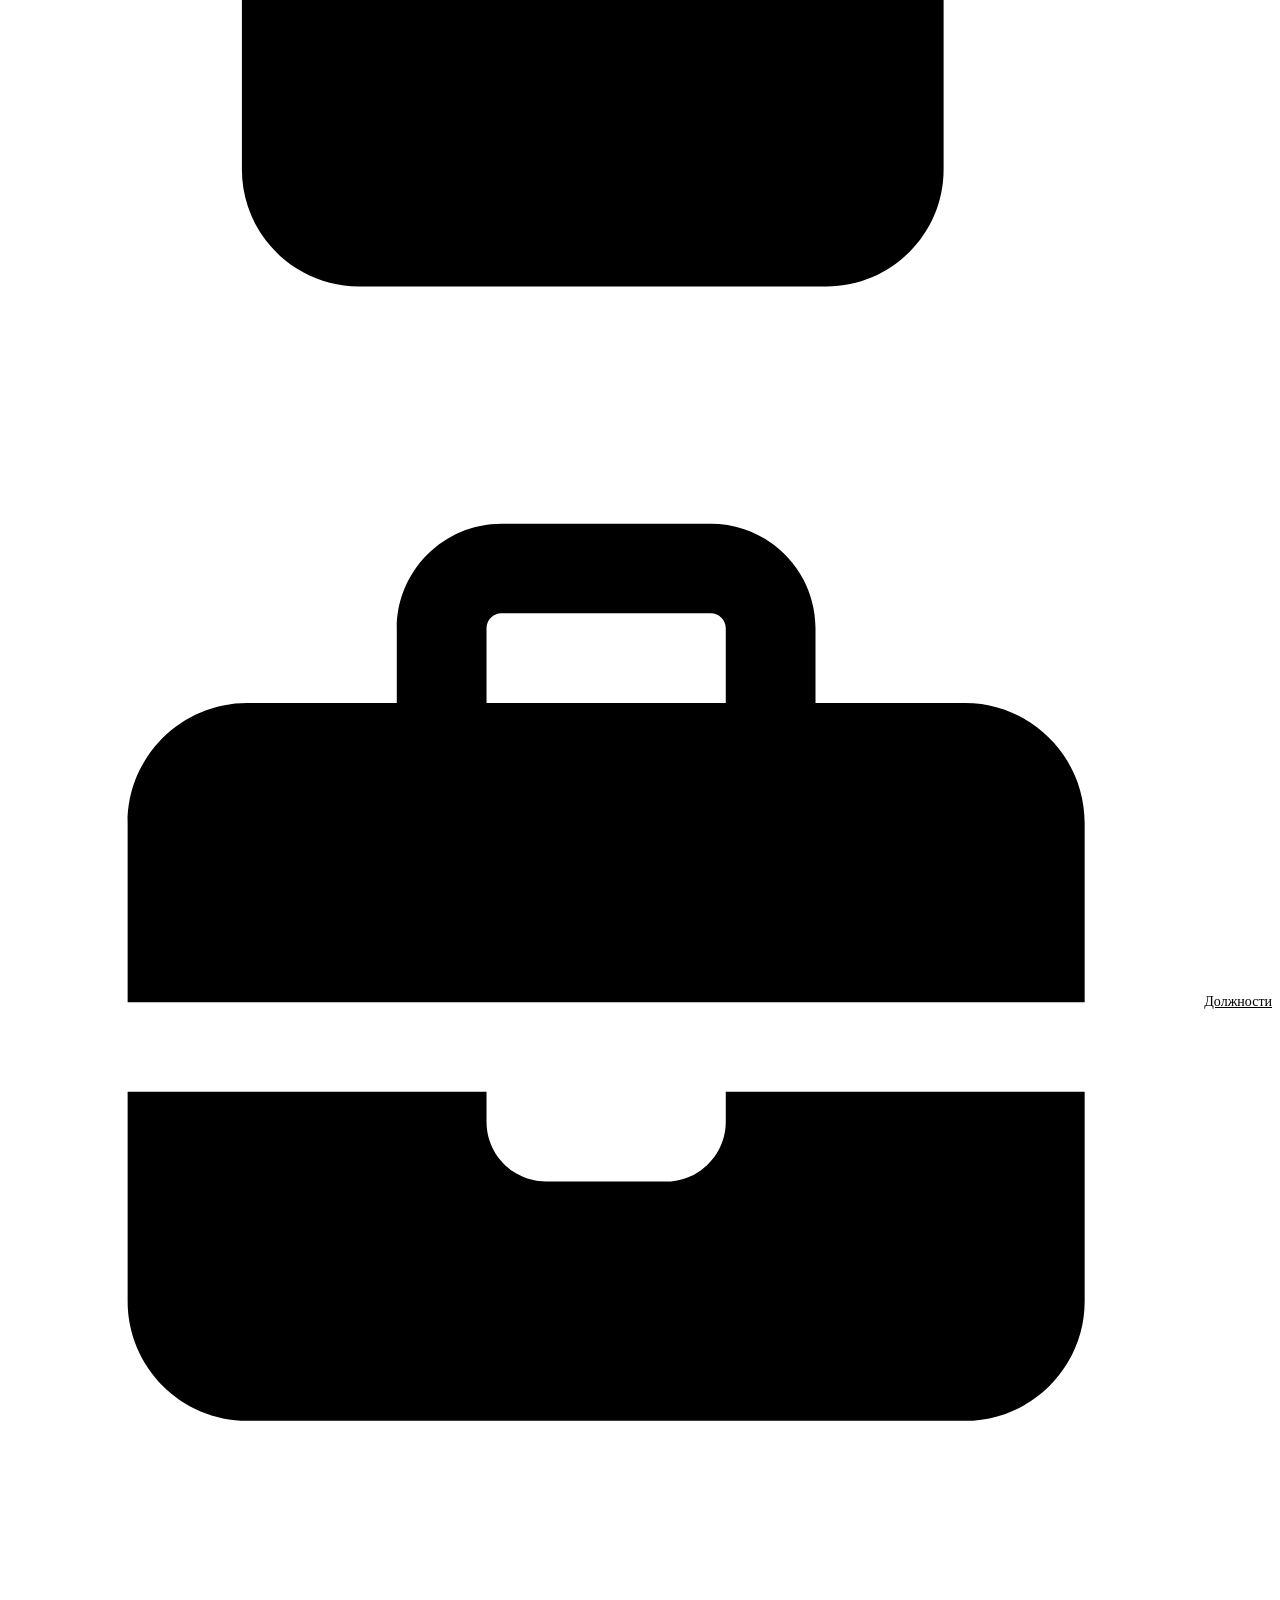
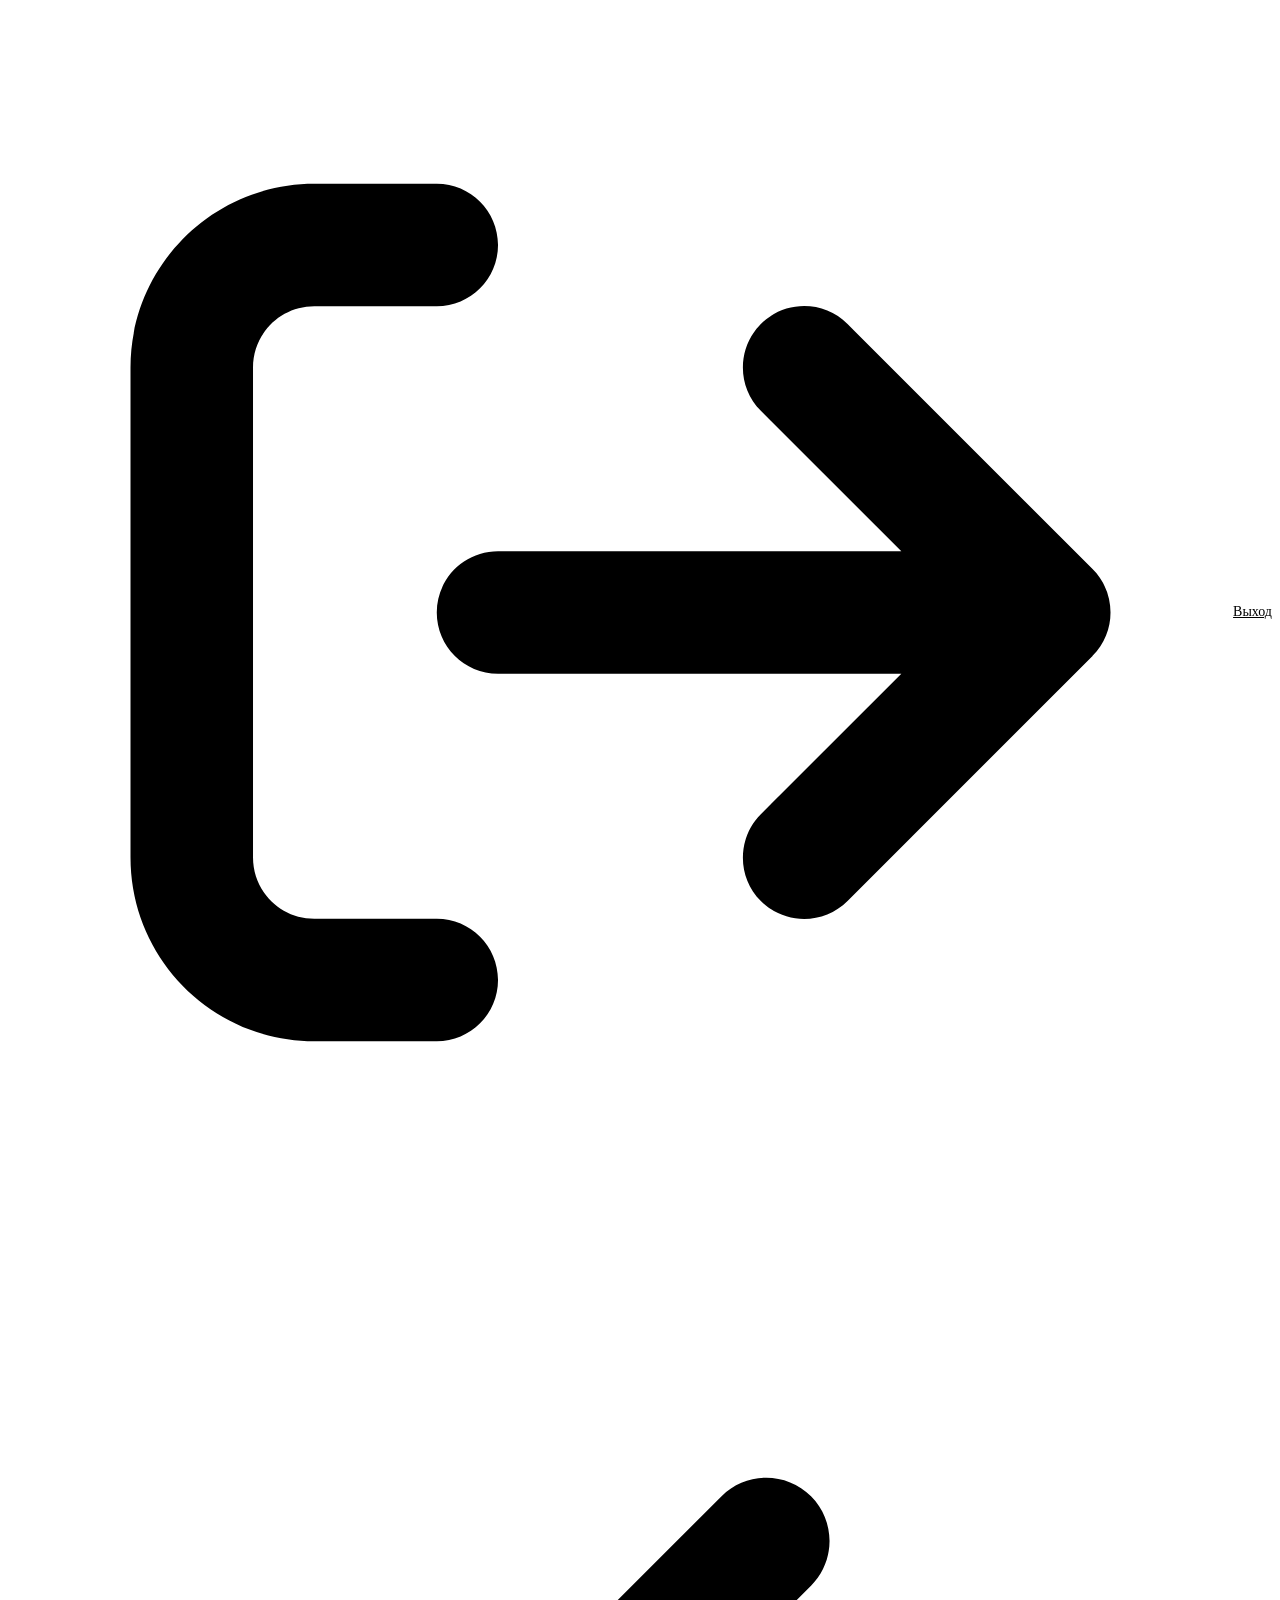
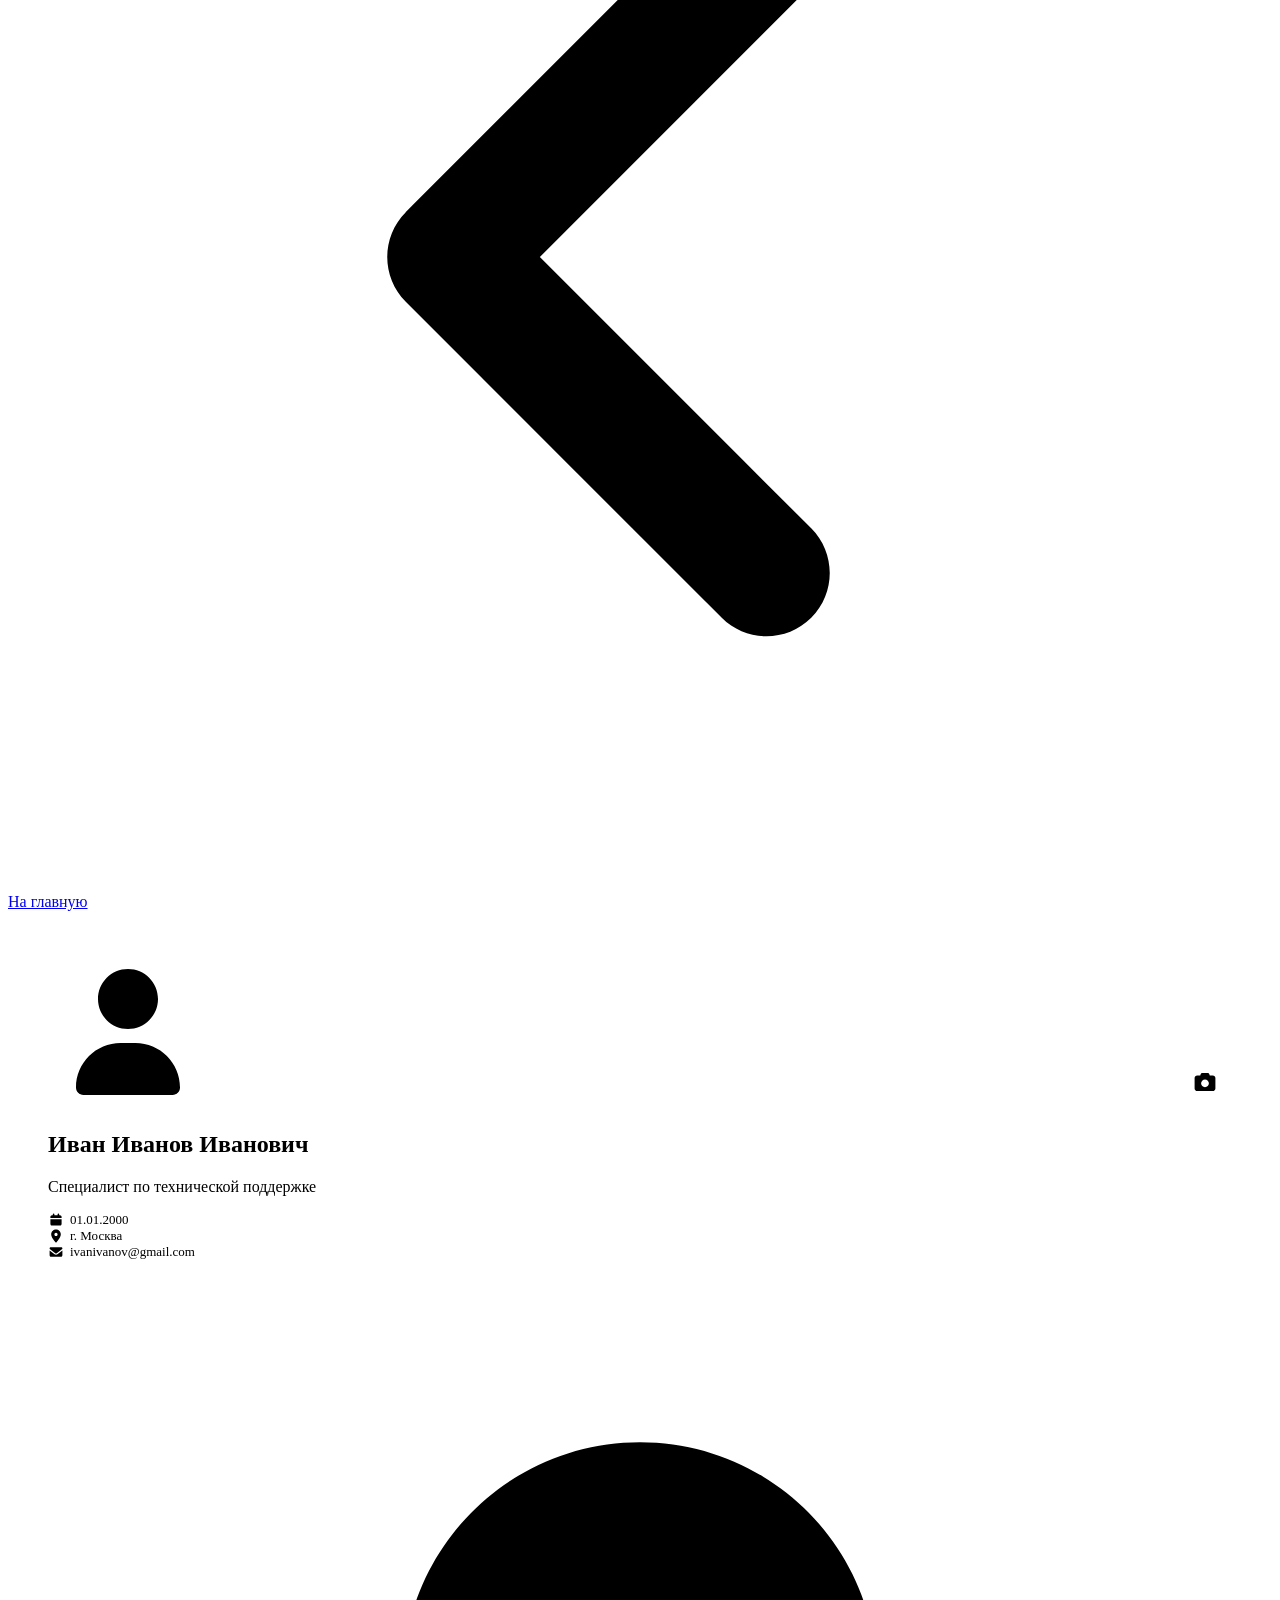
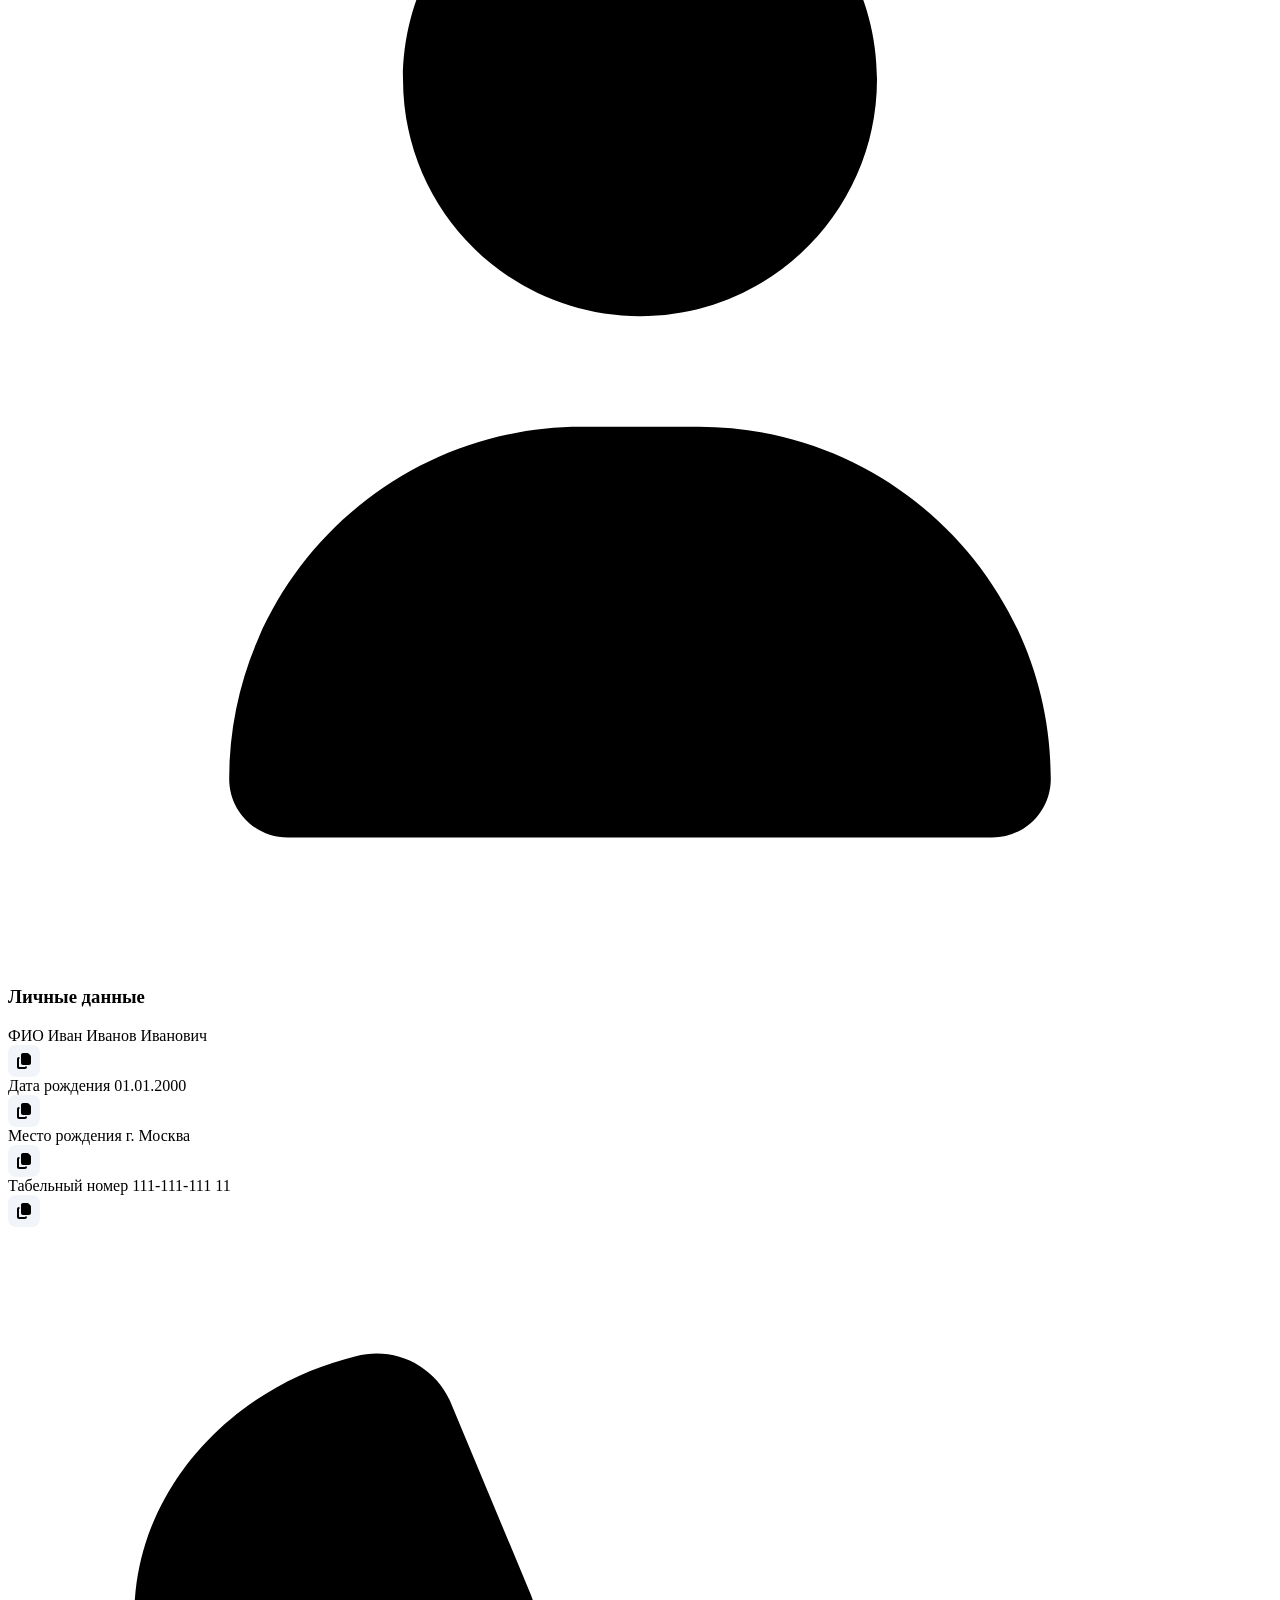
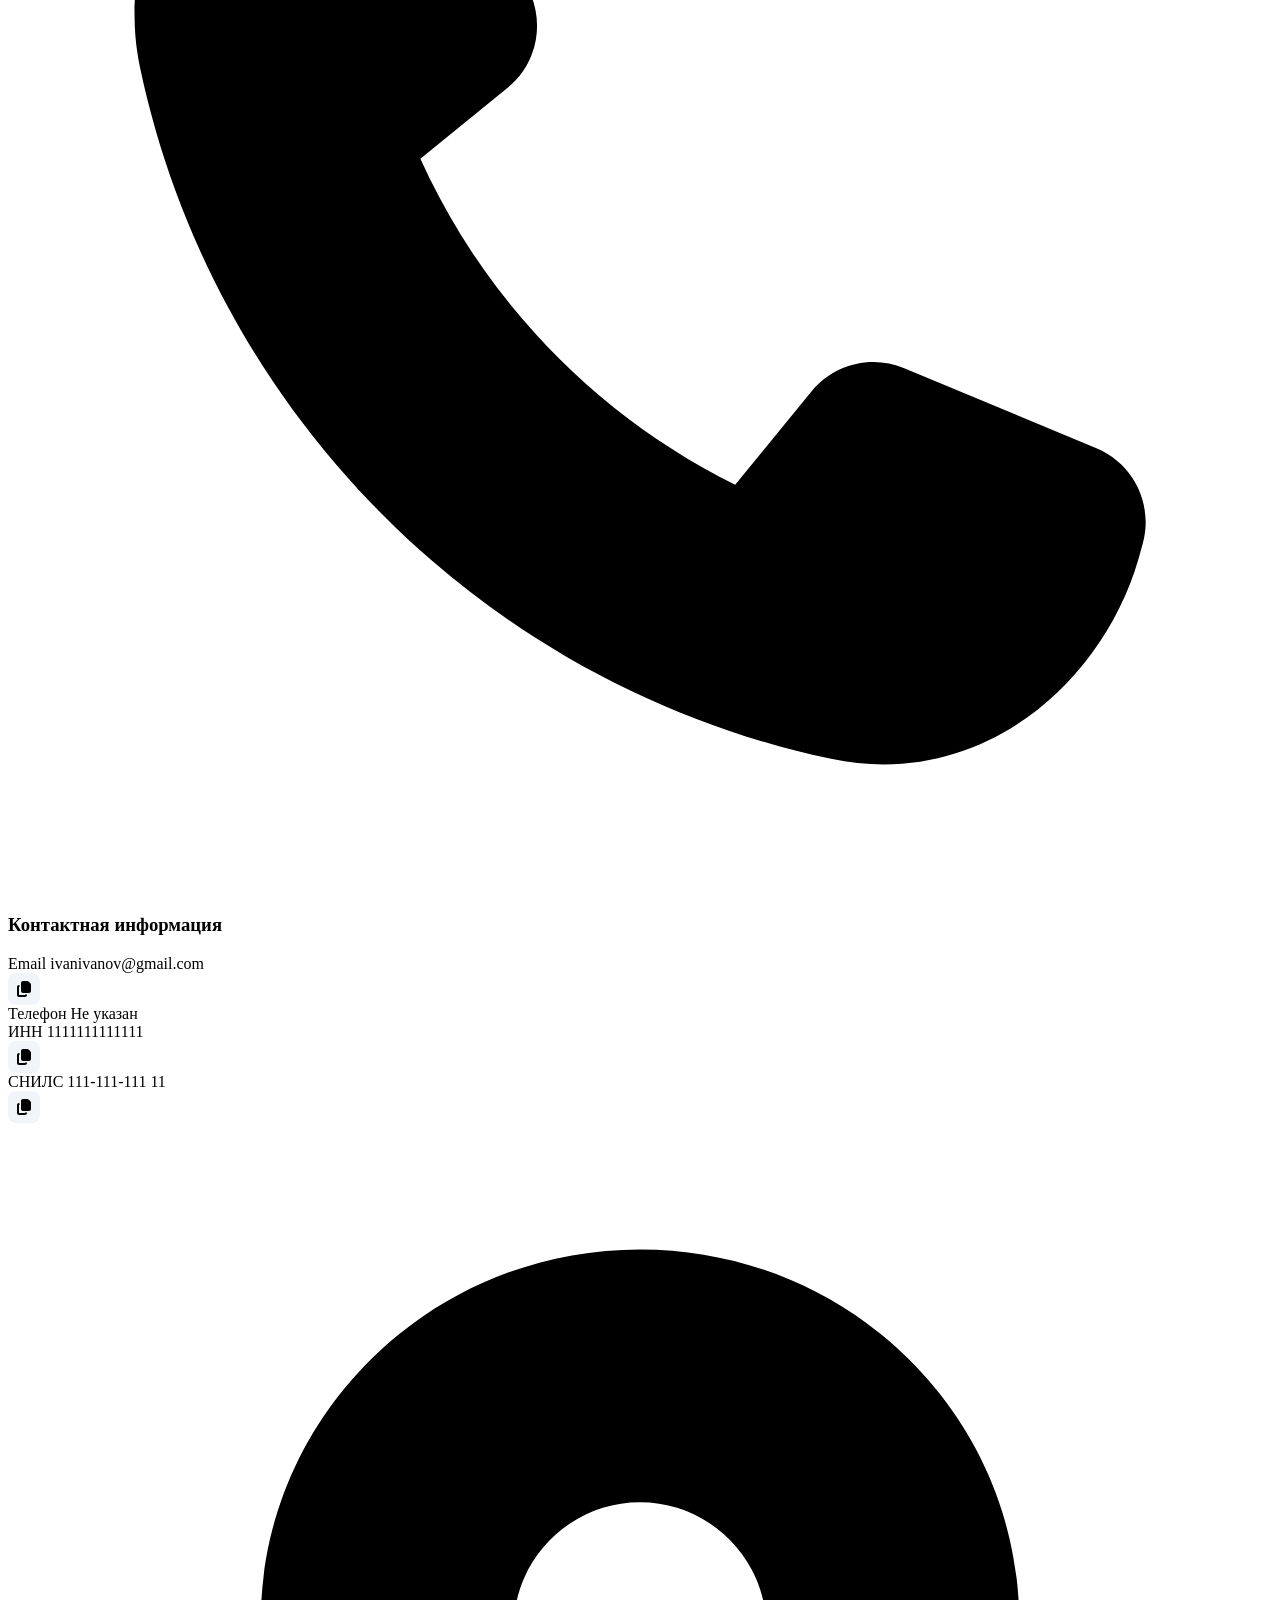
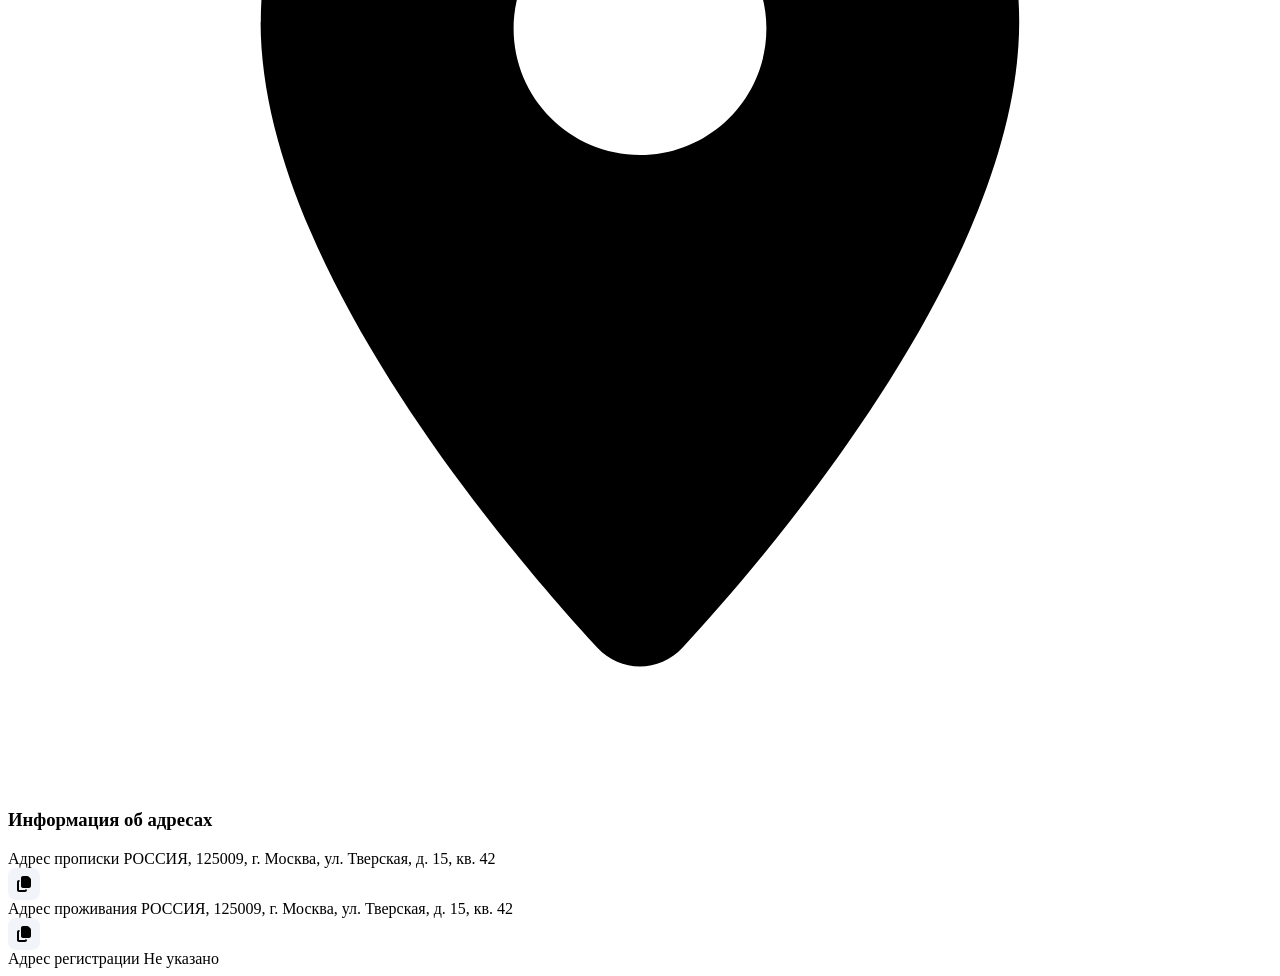
==== commit 077dfd95: "b" ====
--- a/my/index.html
+++ b/my/index.html
@@ -1,4 +1,4 @@
-<!DOCTYPE html><!-- Главная страница --><html lang="en"> <head><meta charset="UTF-8"><meta name="viewport" content="width=device-width"><link rel="icon" type="image/svg+xml" href="/favicon.svg"><link rel="icon" href="/favicon.ico"><meta name="generator" content="Astro v6.3.8"><title>Astro Basics</title><!-- Шрифт важный --><link rel="preload" href="/fonts/Roboto-Regular.woff2" as="font" type="font/woff2" crossorigin="anonymous"><link rel="stylesheet" href="/_astro/user.DQUoCgs-.css">
+<!DOCTYPE html><!-- Главная страница --><html lang="en"> <head><meta charset="UTF-8"><meta name="viewport" content="width=device-width"><link rel="icon" type="image/svg+xml" href="/favicon.svg"><link rel="icon" href="/favicon.ico"><meta name="generator" content="Astro v6.3.8"><title>Astro Basics</title><!-- Шрифт важный --><link rel="preload" href="/fonts/Roboto-Regular.woff2" as="font" type="font/woff2" crossorigin="anonymous"><link rel="stylesheet" href="/g/_astro/user.B0kfYYEm.css">
 <style>.header[data-astro-cid-3ef6ksr2]{position:sticky;top:0;z-index:5;height:var(--header-height);background:var(--color-brand)}.header__inner[data-astro-cid-3ef6ksr2]{display:flex;justify-content:space-between;align-items:center;padding-top:var(--space-1)}.header__logo[data-astro-cid-3ef6ksr2]{display:flex;align-items:center;gap:var(--space-3);margin-left:var(--space-3)}.header__logo-box[data-astro-cid-3ef6ksr2]{width:var(--icon-lg);height:var(--icon-lg);background:var(--color-card-muted);border-radius:var(--radius-2)}.header__logo-icon[data-astro-cid-3ef6ksr2]{width:var(--icon);height:var(--icon);color:var(--color-text-inverse);fill:var(--color-text-inverse)}.header__logo-text[data-astro-cid-3ef6ksr2]{color:var(--color-text-inverse)}.header__user[data-astro-cid-3ef6ksr2]{display:flex;align-items:center;gap:var(--space-3);color:var(--color-text-inverse);cursor:pointer;padding:.25rem .5rem .25rem 0;border-radius:var(--radius-3);transition:background var(--transition)}.header__user-info[data-astro-cid-3ef6ksr2]{text-align:right}.header__avatar[data-astro-cid-3ef6ksr2]{width:var(--icon-lg);height:var(--icon-lg);border-radius:50%;border:var(--border);overflow:hidden;background:var(--color-card-muted);flex-shrink:0}.sidebar-toggle[data-astro-cid-3ef6ksr2]{display:none;background:transparent;border:none;cursor:pointer;padding:var(--space-2);border-radius:var(--radius-2);transition:background var(--transition);align-items:center;justify-content:center}.sidebar-toggle[data-astro-cid-3ef6ksr2]:hover{background:var(--color-card-muted)}.sidebar-toggle[data-astro-cid-3ef6ksr2] .icon[data-astro-cid-3ef6ksr2]{fill:var(--color-text-inverse);width:var(--icon-md);height:var(--icon-md)}@media screen and (max-width:1000px){.sidebar-toggle[data-astro-cid-3ef6ksr2]{display:flex}}@media screen and (max-width:600px){.header__inner[data-astro-cid-3ef6ksr2]{padding:var(--space-1) 0}.header__user-info[data-astro-cid-3ef6ksr2]{display:none}.header__inner-left[data-astro-cid-3ef6ksr2]{width:100%}}@media screen and (max-width:400px){.header__user[data-astro-cid-3ef6ksr2]{display:none}.header__inner-left[data-astro-cid-3ef6ksr2]{width:100%;padding-right:var(--space-3)}.header__logo[data-astro-cid-3ef6ksr2]{margin-left:auto}}.sidebar[data-astro-cid-ssfzsv2f]{height:calc(100vh - var(--header-height));width:var(--sidebar-width);background-color:var(--color-brand);position:sticky;top:var(--header-height);z-index:5;overflow-y:auto}.sidebar__nav[data-astro-cid-ssfzsv2f]{flex:1;padding:var(--space-4) var(--space-3);gap:var(--space-1)}.sidebar__item[data-astro-cid-ssfzsv2f]{display:flex;align-items:center;gap:var(--space-3);padding:var(--space-3) var(--space-4);border-radius:var(--radius-3);font-size:.875rem;color:var(--color-text-inverse);transition:color var(--transition),background var(--transition);cursor:pointer;position:relative}.sidebar__item[data-astro-cid-ssfzsv2f]:hover{background:var(--color-card);color:var(--color-text);transition:color var(--transition),background var(--transition)}.sidebar__item[data-astro-cid-ssfzsv2f]:hover svg[data-astro-cid-ssfzsv2f]{fill:var(--color-brand);transition:fill var(--transition)}.sidebar__item[data-astro-cid-ssfzsv2f].active{font-family:var(--family-bold);background:var(--color-card);color:var(--clr-text)}.sidebar__item[data-astro-cid-ssfzsv2f].active svg[data-astro-cid-ssfzsv2f]{fill:var(--color-brand)}.sidebar__bottom[data-astro-cid-ssfzsv2f]{padding:var(--space-4) var(--space-3);border-top:var(--border)}.sidebar__item[data-astro-cid-ssfzsv2f].logout{color:var(--color-text);width:100%;background:var(--color-card)}
 .hero-section{padding:40px;gap:var(--space-5);margin-bottom:var(--space-5);animation:fadeUp .4s ease both;animation-delay:.1s;position:relative;overflow:hidden}.hero-section:before{content:"";position:absolute;top:0;left:0;right:0;z-index:-1;height:100px;background:var(--color-brand);pointer-events:none}.hero-avatar-wrapper{position:relative;flex-shrink:0;animation:fadeUp .5s ease both;animation-delay:.2s}.hero-avatar{width:160px;height:160px;border-radius:50%;border:var(--border);box-shadow:var(--shadow-default);overflow:hidden;background:var(--color-brand);font-size:72px}.hero-avatar svg{width:var(--icon-lg);height:var(--icon-lg)}.hero-avatar-edit{position:absolute;bottom:8px;right:8px;width:38px;height:38px;border-radius:50%;border:var(--border-brand);background:var(--color-bg);box-shadow:var(--shadow-default);cursor:pointer}.hero-info{flex:1;min-width:0;padding-top:var(--space-5)}.hero-info-title{color:var(--color-text-inverse)}.hero-meta-item{display:flex;align-items:center;gap:6px;font-size:13px;color:var(--text-secondary)}.hero-meta-item .icon__black{width:16px;height:16px;color:var(--accent)}.copy-btn{width:32px;height:32px;border-radius:8px;display:flex;align-items:center;justify-content:center;color:var(--text-secondary);background:#f1f5f9;border:var(--border);transition:all .2s;flex-shrink:0;cursor:pointer;position:relative}.copy-tooltip{position:absolute;bottom:calc(100% + 6px);left:50%;transform:translate(-50%);background:var(--text-main);color:#fff;font-size:11px;font-weight:600;padding:4px 8px;border-radius:6px;white-space:nowrap;opacity:0;pointer-events:none;transition:opacity .2s}.copy-tooltip.show{opacity:1}@media screen and (max-width:800px){.hero-section{flex-direction:column}.hero-info-title{color:var(--color-text)}.copy-btn{margin-top:var(--space-4)}}
 </style></head> <body>  <div class="home"> <header class="header" data-astro-cid-3ef6ksr2> <div class="container" data-astro-cid-3ef6ksr2> <div class="header__inner" data-astro-cid-3ef6ksr2> <div class="header__inner-left flex__row flex__gap flex__align" data-astro-cid-3ef6ksr2> <!-- Кнопка гамбургер (появляется только при ≤1000px) --> <button class="sidebar-toggle" id="sidebarToggle" aria-label="Открыть меню" aria-controls="sidebar" aria-expanded="false" data-astro-cid-3ef6ksr2> <svg viewBox="0 0 640 640" class="icon" data-astro-cid-3ef6ksr2="true"><!--!Font Awesome Free v7.2.0 by @fontawesome - https://fontawesome.com License - https://fontawesome.com/license/free Copyright 2026 Fonticons, Inc.--><path d="M96 160C96 142.3 110.3 128 128 128L512 128C529.7 128 544 142.3 544 160C544 177.7 529.7 192 512 192L128 192C110.3 192 96 177.7 96 160zM96 320C96 302.3 110.3 288 128 288L512 288C529.7 288 544 302.3 544 320C544 337.7 529.7 352 512 352L128 352C110.3 352 96 337.7 96 320zM544 480C544 497.7 529.7 512 512 512L128 512C110.3 512 96 497.7 96 480C96 462.3 110.3 448 128 448L512 448C529.7 448 544 462.3 544 480z" /></svg> </button> <a href="/" class="header__logo" data-astro-cid-3ef6ksr2> <div class="header__logo-box flex__center" data-astro-cid-3ef6ksr2> <svg viewBox="0 0 640 640" class="header__logo-icon" data-astro-cid-3ef6ksr2="true"><!--!Font Awesome Free v7.2.0 by @fontawesome - https://fontawesome.com License - https://fontawesome.com/license/free Copyright 2026 Fonticons, Inc.--><path d="M341.8 72.6C329.5 61.2 310.5 61.2 298.3 72.6L74.3 280.6C64.7 289.6 61.5 303.5 66.3 315.7C71.1 327.9 82.8 336 96 336L112 336L112 512C112 547.3 140.7 576 176 576L464 576C499.3 576 528 547.3 528 512L528 336L544 336C557.2 336 569 327.9 573.8 315.7C578.6 303.5 575.4 289.5 565.8 280.6L341.8 72.6zM304 384L336 384C362.5 384 384 405.5 384 432L384 528L256 528L256 432C256 405.5 277.5 384 304 384z" /></svg> </div> <div class="header__logo-text" data-astro-cid-3ef6ksr2> <div class="name header__logo-title" data-astro-cid-3ef6ksr2>МойКабинет</div> <div class="sub header__logo-text--span" data-astro-cid-3ef6ksr2>Корпоративный портал</div> </div> </a> </div> <div class="header__user" data-astro-cid-3ef6ksr2> <div class="header__user-info" data-astro-cid-3ef6ksr2> <div class="name header__user-name" data-astro-cid-3ef6ksr2>Иван Иванов Иванович</div> <div class="sub header__user-id" data-astro-cid-3ef6ksr2>Таб. № 111-111-111 11</div> </div> <div class="header__avatar flex__center" data-astro-cid-3ef6ksr2>3</div> </div> </div> </div> </header> <div class="main"> <div class="container"> <div class="main__inner"> <aside class="sidebar flex__column" id="sidebar" data-astro-cid-ssfzsv2f> <nav class="sidebar__nav flex__column" data-astro-cid-ssfzsv2f> <a href="/" class="sidebar__item" data-astro-cid-ssfzsv2f><svg viewBox="0 0 640 640" class="icon" data-astro-cid-ssfzsv2f="true"><!--!Font Awesome Free v7.2.0 by @fontawesome - https://fontawesome.com License - https://fontawesome.com/license/free Copyright 2026 Fonticons, Inc.--><path d="M341.8 72.6C329.5 61.2 310.5 61.2 298.3 72.6L74.3 280.6C64.7 289.6 61.5 303.5 66.3 315.7C71.1 327.9 82.8 336 96 336L112 336L112 512C112 547.3 140.7 576 176 576L464 576C499.3 576 528 547.3 528 512L528 336L544 336C557.2 336 569 327.9 573.8 315.7C578.6 303.5 575.4 289.5 565.8 280.6L341.8 72.6zM304 384L336 384C362.5 384 384 405.5 384 432L384 528L256 528L256 432C256 405.5 277.5 384 304 384z" /></svg>Главная</a> <a href="/my" class="sidebar__item active" data-astro-cid-ssfzsv2f><svg viewBox="0 0 640 640" class="icon" data-astro-cid-ssfzsv2f="true"><!--!Font Awesome Free v7.2.0 by @fontawesome - https://fontawesome.com License - https://fontawesome.com/license/free Copyright 2026 Fonticons, Inc.--><path d="M320 312C386.3 312 440 258.3 440 192C440 125.7 386.3 72 320 72C253.7 72 200 125.7 200 192C200 258.3 253.7 312 320 312zM290.3 368C191.8 368 112 447.8 112 546.3C112 562.7 125.3 576 141.7 576L498.3 576C514.7 576 528 562.7 528 546.3C528 447.8 448.2 368 349.7 368L290.3 368z" /></svg>Сведения обо мне</a> <a href="/payslips" class="sidebar__item" data-astro-cid-ssfzsv2f><svg viewBox="0 0 640 640" class="icon" data-astro-cid-ssfzsv2f="true"><!--!Font Awesome Free v7.2.0 by @fontawesome - https://fontawesome.com License - https://fontawesome.com/license/free Copyright 2026 Fonticons, Inc.--><path d="M192 64C156.7 64 128 92.7 128 128L128 512C128 547.3 156.7 576 192 576L448 576C483.3 576 512 547.3 512 512L512 234.5C512 217.5 505.3 201.2 493.3 189.2L386.7 82.7C374.7 70.7 358.5 64 341.5 64L192 64zM453.5 240L360 240C346.7 240 336 229.3 336 216L336 122.5L453.5 240z" /></svg>Расчётные листы</a> <a href="/positions" class="sidebar__item" data-astro-cid-ssfzsv2f><svg viewBox="0 0 640 640" class="icon" data-astro-cid-ssfzsv2f="true"><!--!Font Awesome Free v7.2.0 by @fontawesome - https://fontawesome.com License - https://fontawesome.com/license/free Copyright 2026 Fonticons, Inc.--><path d="M264 112L376 112C380.4 112 384 115.6 384 120L384 160L256 160L256 120C256 115.6 259.6 112 264 112zM208 120L208 160L128 160C92.7 160 64 188.7 64 224L64 320L576 320L576 224C576 188.7 547.3 160 512 160L432 160L432 120C432 89.1 406.9 64 376 64L264 64C233.1 64 208 89.1 208 120zM576 368L384 368L384 384C384 401.7 369.7 416 352 416L288 416C270.3 416 256 401.7 256 384L256 368L64 368L64 480C64 515.3 92.7 544 128 544L512 544C547.3 544 576 515.3 576 480L576 368z" /></svg>Должности</a> </nav> <div class="sidebar__bottom" data-astro-cid-ssfzsv2f> <a href="/logout" class="sidebar__item logout card__btn" data-astro-cid-ssfzsv2f><svg viewBox="0 0 640 640" class="icon__black" data-astro-cid-ssfzsv2f="true"><!--!Font Awesome Pro v7.2.0 by @fontawesome - https://fontawesome.com License - https://fontawesome.com/license (Commercial License) Copyright 2026 Fonticons, Inc.--><path d="M224 160C241.7 160 256 145.7 256 128C256 110.3 241.7 96 224 96L160 96C107 96 64 139 64 192L64 448C64 501 107 544 160 544L224 544C241.7 544 256 529.7 256 512C256 494.3 241.7 480 224 480L160 480C142.3 480 128 465.7 128 448L128 192C128 174.3 142.3 160 160 160L224 160zM566.6 342.6C579.1 330.1 579.1 309.8 566.6 297.3L438.6 169.3C426.1 156.8 405.8 156.8 393.3 169.3C380.8 181.8 380.8 202.1 393.3 214.6L466.7 288L256 288C238.3 288 224 302.3 224 320C224 337.7 238.3 352 256 352L466.7 352L393.3 425.4C380.8 437.9 380.8 458.2 393.3 470.7C405.8 483.2 426.1 483.2 438.6 470.7L566.6 342.7z" /></svg>Выход</a> </div> </aside> <main class="main__hero"> <div class="margin__bottom"> <a href="/" class="card__btn flex__center"><svg viewBox="0 0 640 640" class="icon"><!--!Font Awesome Free v7.2.0 by @fontawesome - https://fontawesome.com License - https://fontawesome.com/license/free Copyright 2026 Fonticons, Inc.--><path d="M201.4 297.4C188.9 309.9 188.9 330.2 201.4 342.7L361.4 502.7C373.9 515.2 394.2 515.2 406.7 502.7C419.2 490.2 419.2 469.9 406.7 457.4L269.3 320L406.6 182.6C419.1 170.1 419.1 149.8 406.6 137.3C394.1 124.8 373.8 124.8 361.3 137.3L201.3 297.3z" /></svg>На главную</a> </div> <!-- Hero --> <section class="hero-section card flex__row"> <div class="hero-avatar-wrapper"> <div class="hero-avatar flex__center"><svg viewBox="0 0 640 640" class="icon"><!--!Font Awesome Free v7.2.0 by @fontawesome - https://fontawesome.com License - https://fontawesome.com/license/free Copyright 2026 Fonticons, Inc.--><path d="M320 312C386.3 312 440 258.3 440 192C440 125.7 386.3 72 320 72C253.7 72 200 125.7 200 192C200 258.3 253.7 312 320 312zM290.3 368C191.8 368 112 447.8 112 546.3C112 562.7 125.3 576 141.7 576L498.3 576C514.7 576 528 562.7 528 546.3C528 447.8 448.2 368 349.7 368L290.3 368z" /></svg></div> <button class="hero-avatar-edit flex__center" title="Сменить аватар"> <svg viewBox="0 0 640 640" class="icon__black"><!--!Font Awesome Free v7.2.0 by @fontawesome - https://fontawesome.com License - https://fontawesome.com/license/free Copyright 2026 Fonticons, Inc.--><path d="M213.1 128.8L202.7 160L128 160C92.7 160 64 188.7 64 224L64 480C64 515.3 92.7 544 128 544L512 544C547.3 544 576 515.3 576 480L576 224C576 188.7 547.3 160 512 160L437.3 160L426.9 128.8C420.4 109.2 402.1 96 381.4 96L258.6 96C237.9 96 219.6 109.2 213.1 128.8zM320 256C373 256 416 299 416 352C416 405 373 448 320 448C267 448 224 405 224 352C224 299 267 256 320 256z" /></svg> </button> </div> <div class="hero-info"> <h1 class="title hero-info-title">Иван Иванов Иванович</h1> <p class="margin__bottom">Специалист по технической поддержке</p> <div class="flex__row flex__gap flex__wrap"> <span class="hero-meta-item"> <svg viewBox="0 0 640 640" class="icon__black"><!--!Font Awesome Free v7.2.0 by @fontawesome - https://fontawesome.com License - https://fontawesome.com/license/free Copyright 2026 Fonticons, Inc.--><path d="M224 64C206.3 64 192 78.3 192 96L192 128L160 128C124.7 128 96 156.7 96 192L96 240L544 240L544 192C544 156.7 515.3 128 480 128L448 128L448 96C448 78.3 433.7 64 416 64C398.3 64 384 78.3 384 96L384 128L256 128L256 96C256 78.3 241.7 64 224 64zM96 288L96 480C96 515.3 124.7 544 160 544L480 544C515.3 544 544 515.3 544 480L544 288L96 288z" /></svg> 01.01.2000 </span> <span class="hero-meta-item"> <svg viewBox="0 0 640 640" class="icon__black"><!--!Font Awesome Free v7.2.0 by @fontawesome - https://fontawesome.com License - https://fontawesome.com/license/free Copyright 2026 Fonticons, Inc.--><path d="M128 252.6C128 148.4 214 64 320 64C426 64 512 148.4 512 252.6C512 371.9 391.8 514.9 341.6 569.4C329.8 582.2 310.1 582.2 298.3 569.4C248.1 514.9 127.9 371.9 127.9 252.6zM320 320C355.3 320 384 291.3 384 256C384 220.7 355.3 192 320 192C284.7 192 256 220.7 256 256C256 291.3 284.7 320 320 320z" /></svg> г. Москва </span> <span class="hero-meta-item"> <svg viewBox="0 0 640 640" class="icon__black"><!--!Font Awesome Free v7.2.0 by @fontawesome - https://fontawesome.com License - https://fontawesome.com/license/free Copyright 2026 Fonticons, Inc.--><path d="M112 128C85.5 128 64 149.5 64 176C64 191.1 71.1 205.3 83.2 214.4L291.2 370.4C308.3 383.2 331.7 383.2 348.8 370.4L556.8 214.4C568.9 205.3 576 191.1 576 176C576 149.5 554.5 128 528 128L112 128zM64 260L64 448C64 483.3 92.7 512 128 512L512 512C547.3 512 576 483.3 576 448L576 260L377.6 408.8C343.5 434.4 296.5 434.4 262.4 408.8L64 260z" /></svg> ivanivanov@gmail.com </span> </div> </div> </section> <!-- Profile Grid --> <div class="cards"> <!-- CARD 1: Личные данные --> <div class="card"> <div class="card__header flex__wrap"> <div class="card__icon flex__center"> <svg viewBox="0 0 640 640" class="icon__black"><!--!Font Awesome Free v7.2.0 by @fontawesome - https://fontawesome.com License - https://fontawesome.com/license/free Copyright 2026 Fonticons, Inc.--><path d="M320 312C386.3 312 440 258.3 440 192C440 125.7 386.3 72 320 72C253.7 72 200 125.7 200 192C200 258.3 253.7 312 320 312zM290.3 368C191.8 368 112 447.8 112 546.3C112 562.7 125.3 576 141.7 576L498.3 576C514.7 576 528 562.7 528 546.3C528 447.8 448.2 368 349.7 368L290.3 368z" /></svg> </div> <h3 class="name">Личные данные</h3> </div>  <div class="card__row flex__between"> <div class="flex__column"> <span class="sub">ФИО</span> <span class="name">Иван Иванов Иванович</span> </div> <button class="copy-btn" data-copy-value="Иван Иванов Иванович" aria-label="Копировать ФИО"> <svg viewBox="0 0 640 640" class="icon__black"><!--!Font Awesome Free v7.2.0 by @fontawesome - https://fontawesome.com License - https://fontawesome.com/license/free Copyright 2026 Fonticons, Inc.--><path d="M288 64C252.7 64 224 92.7 224 128L224 384C224 419.3 252.7 448 288 448L480 448C515.3 448 544 419.3 544 384L544 183.4C544 166 536.9 149.3 524.3 137.2L466.6 81.8C454.7 70.4 438.8 64 422.3 64L288 64zM160 192C124.7 192 96 220.7 96 256L96 512C96 547.3 124.7 576 160 576L352 576C387.3 576 416 547.3 416 512L416 496L352 496L352 512L160 512L160 256L176 256L176 192L160 192z" /></svg> <span class="copy-tooltip">Скопировано!</span> </button> </div><div class="card__row flex__between"> <div class="flex__column"> <span class="sub">Дата рождения</span> <span class="name">01.01.2000</span> </div> <button class="copy-btn" data-copy-value="01.01.2000" aria-label="Копировать Дата рождения"> <svg viewBox="0 0 640 640" class="icon__black"><!--!Font Awesome Free v7.2.0 by @fontawesome - https://fontawesome.com License - https://fontawesome.com/license/free Copyright 2026 Fonticons, Inc.--><path d="M288 64C252.7 64 224 92.7 224 128L224 384C224 419.3 252.7 448 288 448L480 448C515.3 448 544 419.3 544 384L544 183.4C544 166 536.9 149.3 524.3 137.2L466.6 81.8C454.7 70.4 438.8 64 422.3 64L288 64zM160 192C124.7 192 96 220.7 96 256L96 512C96 547.3 124.7 576 160 576L352 576C387.3 576 416 547.3 416 512L416 496L352 496L352 512L160 512L160 256L176 256L176 192L160 192z" /></svg> <span class="copy-tooltip">Скопировано!</span> </button> </div><div class="card__row flex__between"> <div class="flex__column"> <span class="sub">Место рождения</span> <span class="name">г. Москва</span> </div> <button class="copy-btn" data-copy-value="г. Москва" aria-label="Копировать Место рождения"> <svg viewBox="0 0 640 640" class="icon__black"><!--!Font Awesome Free v7.2.0 by @fontawesome - https://fontawesome.com License - https://fontawesome.com/license/free Copyright 2026 Fonticons, Inc.--><path d="M288 64C252.7 64 224 92.7 224 128L224 384C224 419.3 252.7 448 288 448L480 448C515.3 448 544 419.3 544 384L544 183.4C544 166 536.9 149.3 524.3 137.2L466.6 81.8C454.7 70.4 438.8 64 422.3 64L288 64zM160 192C124.7 192 96 220.7 96 256L96 512C96 547.3 124.7 576 160 576L352 576C387.3 576 416 547.3 416 512L416 496L352 496L352 512L160 512L160 256L176 256L176 192L160 192z" /></svg> <span class="copy-tooltip">Скопировано!</span> </button> </div><div class="card__row flex__between"> <div class="flex__column"> <span class="sub">Табельный номер</span> <span class="name">111-111-111 11</span> </div> <button class="copy-btn" data-copy-value="111-111-111 11" aria-label="Копировать Табельный номер"> <svg viewBox="0 0 640 640" class="icon__black"><!--!Font Awesome Free v7.2.0 by @fontawesome - https://fontawesome.com License - https://fontawesome.com/license/free Copyright 2026 Fonticons, Inc.--><path d="M288 64C252.7 64 224 92.7 224 128L224 384C224 419.3 252.7 448 288 448L480 448C515.3 448 544 419.3 544 384L544 183.4C544 166 536.9 149.3 524.3 137.2L466.6 81.8C454.7 70.4 438.8 64 422.3 64L288 64zM160 192C124.7 192 96 220.7 96 256L96 512C96 547.3 124.7 576 160 576L352 576C387.3 576 416 547.3 416 512L416 496L352 496L352 512L160 512L160 256L176 256L176 192L160 192z" /></svg> <span class="copy-tooltip">Скопировано!</span> </button> </div> </div> <!-- CARD 2: Контактная информация --> <div class="card"> <div class="card__header flex__wrap"> <div class="card__icon flex__center"> <svg viewBox="0 0 640 640" class="icon__black"><!--!Font Awesome Free v7.2.0 by @fontawesome - https://fontawesome.com License - https://fontawesome.com/license/free Copyright 2026 Fonticons, Inc.--><path d="M224.2 89C216.3 70.1 195.7 60.1 176.1 65.4L170.6 66.9C106 84.5 50.8 147.1 66.9 223.3C104 398.3 241.7 536 416.7 573.1C493 589.3 555.5 534 573.1 469.4L574.6 463.9C580 444.2 569.9 423.6 551.1 415.8L453.8 375.3C437.3 368.4 418.2 373.2 406.8 387.1L368.2 434.3C297.9 399.4 241.3 341 208.8 269.3L253 233.3C266.9 222 271.6 202.9 264.8 186.3L224.2 89z" /></svg> </div> <h3 class="name">Контактная информация</h3> </div> <div class="card__row flex__between"> <div class="flex__column"> <span class="sub">Email</span> <span class="name">ivanivanov@gmail.com</span> </div> <button class="copy-btn" data-copy-value="ivanivanov@gmail.com" aria-label="Копировать Email"> <svg viewBox="0 0 640 640" class="icon__black"><!--!Font Awesome Free v7.2.0 by @fontawesome - https://fontawesome.com License - https://fontawesome.com/license/free Copyright 2026 Fonticons, Inc.--><path d="M288 64C252.7 64 224 92.7 224 128L224 384C224 419.3 252.7 448 288 448L480 448C515.3 448 544 419.3 544 384L544 183.4C544 166 536.9 149.3 524.3 137.2L466.6 81.8C454.7 70.4 438.8 64 422.3 64L288 64zM160 192C124.7 192 96 220.7 96 256L96 512C96 547.3 124.7 576 160 576L352 576C387.3 576 416 547.3 416 512L416 496L352 496L352 512L160 512L160 256L176 256L176 192L160 192z" /></svg> <span class="copy-tooltip">Скопировано!</span> </button> </div><div class="card__row flex__between"> <div class="flex__column"> <span class="sub">Телефон</span> <span class="name">Не указан</span> </div>  </div><div class="card__row flex__between"> <div class="flex__column"> <span class="sub">ИНН</span> <span class="name">1111111111111</span> </div> <button class="copy-btn" data-copy-value="1111111111111" aria-label="Копировать ИНН"> <svg viewBox="0 0 640 640" class="icon__black"><!--!Font Awesome Free v7.2.0 by @fontawesome - https://fontawesome.com License - https://fontawesome.com/license/free Copyright 2026 Fonticons, Inc.--><path d="M288 64C252.7 64 224 92.7 224 128L224 384C224 419.3 252.7 448 288 448L480 448C515.3 448 544 419.3 544 384L544 183.4C544 166 536.9 149.3 524.3 137.2L466.6 81.8C454.7 70.4 438.8 64 422.3 64L288 64zM160 192C124.7 192 96 220.7 96 256L96 512C96 547.3 124.7 576 160 576L352 576C387.3 576 416 547.3 416 512L416 496L352 496L352 512L160 512L160 256L176 256L176 192L160 192z" /></svg> <span class="copy-tooltip">Скопировано!</span> </button> </div><div class="card__row flex__between"> <div class="flex__column"> <span class="sub">СНИЛС</span> <span class="name">111-111-111 11</span> </div> <button class="copy-btn" data-copy-value="111-111-111 11" aria-label="Копировать СНИЛС"> <svg viewBox="0 0 640 640" class="icon__black"><!--!Font Awesome Free v7.2.0 by @fontawesome - https://fontawesome.com License - https://fontawesome.com/license/free Copyright 2026 Fonticons, Inc.--><path d="M288 64C252.7 64 224 92.7 224 128L224 384C224 419.3 252.7 448 288 448L480 448C515.3 448 544 419.3 544 384L544 183.4C544 166 536.9 149.3 524.3 137.2L466.6 81.8C454.7 70.4 438.8 64 422.3 64L288 64zM160 192C124.7 192 96 220.7 96 256L96 512C96 547.3 124.7 576 160 576L352 576C387.3 576 416 547.3 416 512L416 496L352 496L352 512L160 512L160 256L176 256L176 192L160 192z" /></svg> <span class="copy-tooltip">Скопировано!</span> </button> </div> </div> </div> <!-- Address Section --> <div class="cards"> <!-- CARD 1: Личные данные --> <div class="card"> <div class="card__header flex__wrap"> <div class="card__icon flex__center"> <svg viewBox="0 0 640 640" class="icon__black"><!--!Font Awesome Free v7.2.0 by @fontawesome - https://fontawesome.com License - https://fontawesome.com/license/free Copyright 2026 Fonticons, Inc.--><path d="M128 252.6C128 148.4 214 64 320 64C426 64 512 148.4 512 252.6C512 371.9 391.8 514.9 341.6 569.4C329.8 582.2 310.1 582.2 298.3 569.4C248.1 514.9 127.9 371.9 127.9 252.6zM320 320C355.3 320 384 291.3 384 256C384 220.7 355.3 192 320 192C284.7 192 256 220.7 256 256C256 291.3 284.7 320 320 320z" /></svg> </div> <h3 class="name">Информация об адресах</h3> </div> <div class="card__row flex__between"> <div class="flex__column"> <span class="sub">Адрес прописки</span> <span class="name">РОССИЯ, 125009, г. Москва, ул. Тверская, д. 15, кв. 42</span> </div> <button class="copy-btn" data-copy-value="РОССИЯ, 125009, г. Москва, ул. Тверская, д. 15, кв. 42" aria-label="Копировать Адрес прописки"> <svg viewBox="0 0 640 640" class="icon__black"><!--!Font Awesome Free v7.2.0 by @fontawesome - https://fontawesome.com License - https://fontawesome.com/license/free Copyright 2026 Fonticons, Inc.--><path d="M288 64C252.7 64 224 92.7 224 128L224 384C224 419.3 252.7 448 288 448L480 448C515.3 448 544 419.3 544 384L544 183.4C544 166 536.9 149.3 524.3 137.2L466.6 81.8C454.7 70.4 438.8 64 422.3 64L288 64zM160 192C124.7 192 96 220.7 96 256L96 512C96 547.3 124.7 576 160 576L352 576C387.3 576 416 547.3 416 512L416 496L352 496L352 512L160 512L160 256L176 256L176 192L160 192z" /></svg> <span class="copy-tooltip">Скопировано!</span> </button> </div><div class="card__row flex__between"> <div class="flex__column"> <span class="sub">Адрес проживания</span> <span class="name">РОССИЯ, 125009, г. Москва, ул. Тверская, д. 15, кв. 42</span> </div> <button class="copy-btn" data-copy-value="РОССИЯ, 125009, г. Москва, ул. Тверская, д. 15, кв. 42" aria-label="Копировать Адрес проживания"> <svg viewBox="0 0 640 640" class="icon__black"><!--!Font Awesome Free v7.2.0 by @fontawesome - https://fontawesome.com License - https://fontawesome.com/license/free Copyright 2026 Fonticons, Inc.--><path d="M288 64C252.7 64 224 92.7 224 128L224 384C224 419.3 252.7 448 288 448L480 448C515.3 448 544 419.3 544 384L544 183.4C544 166 536.9 149.3 524.3 137.2L466.6 81.8C454.7 70.4 438.8 64 422.3 64L288 64zM160 192C124.7 192 96 220.7 96 256L96 512C96 547.3 124.7 576 160 576L352 576C387.3 576 416 547.3 416 512L416 496L352 496L352 512L160 512L160 256L176 256L176 192L160 192z" /></svg> <span class="copy-tooltip">Скопировано!</span> </button> </div><div class="card__row flex__between"> <div class="flex__column"> <span class="sub">Адрес регистрации</span> <span class="name">Не указано</span> </div>  </div> </div> </div> </main> </div> </div> </div> </div>   <!-- В конце файла, после </style> --> <script type="module">document.addEventListener("DOMContentLoaded",()=>{const s=document.getElementById("sidebarToggle"),t=document.getElementById("sidebar"),i=document.getElementById("sidebarOverlay");if(!s||!t)return;let e=i;e||(e=document.createElement("div"),e.id="sidebarOverlay",e.className="sidebar-overlay",document.body.appendChild(e));const n=()=>{t.classList.add("sidebar--open"),e.classList.add("sidebar-overlay--visible"),s.setAttribute("aria-expanded","true"),document.body.style.overflow="hidden"},a=()=>{t.classList.remove("sidebar--open"),e.classList.remove("sidebar-overlay--visible"),s.setAttribute("aria-expanded","false"),document.body.style.overflow=""};s.addEventListener("click",d=>{d.stopPropagation(),t.classList.contains("sidebar--open")?a():n()}),e.addEventListener("click",a),document.addEventListener("keydown",d=>{d.key==="Escape"&&t.classList.contains("sidebar--open")&&a()}),t.querySelectorAll("a[href]").forEach(d=>{d.addEventListener("click",()=>{window.innerWidth<=1e3&&a()})})});</script></body></html>
